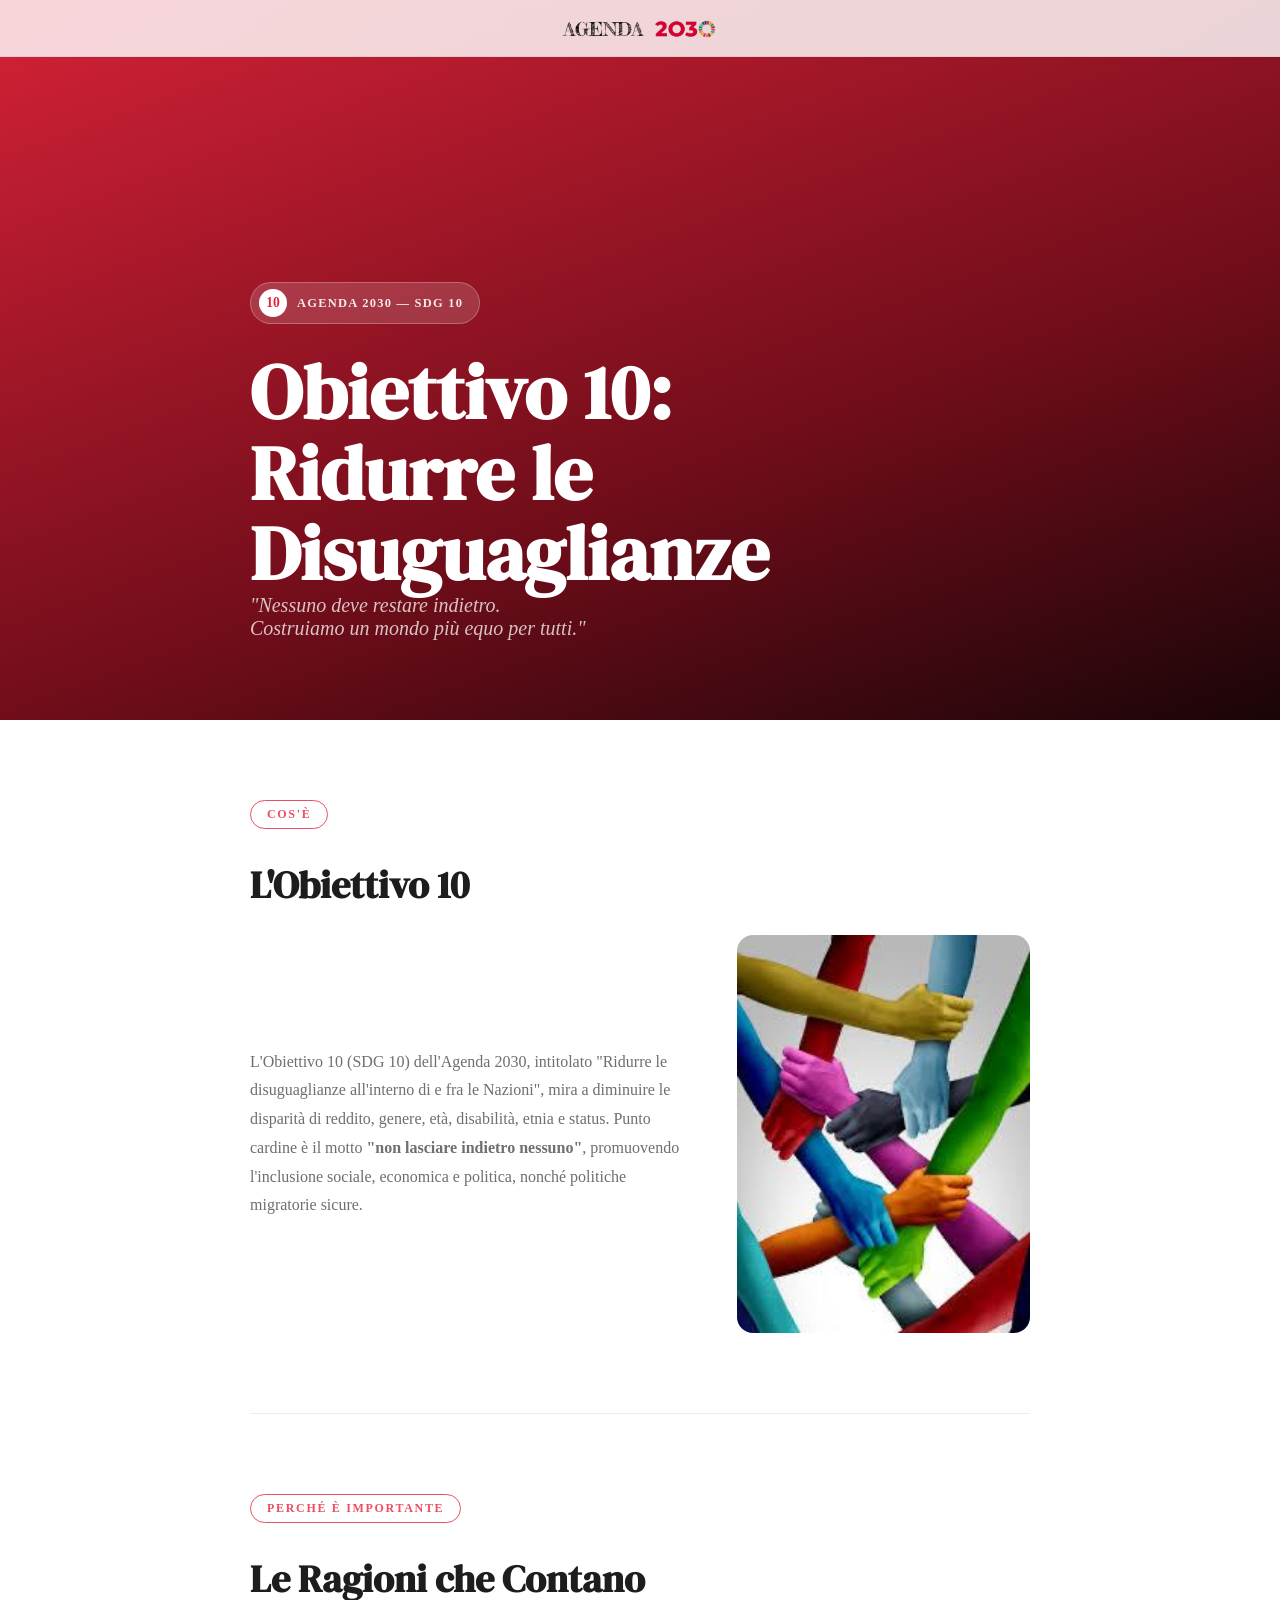
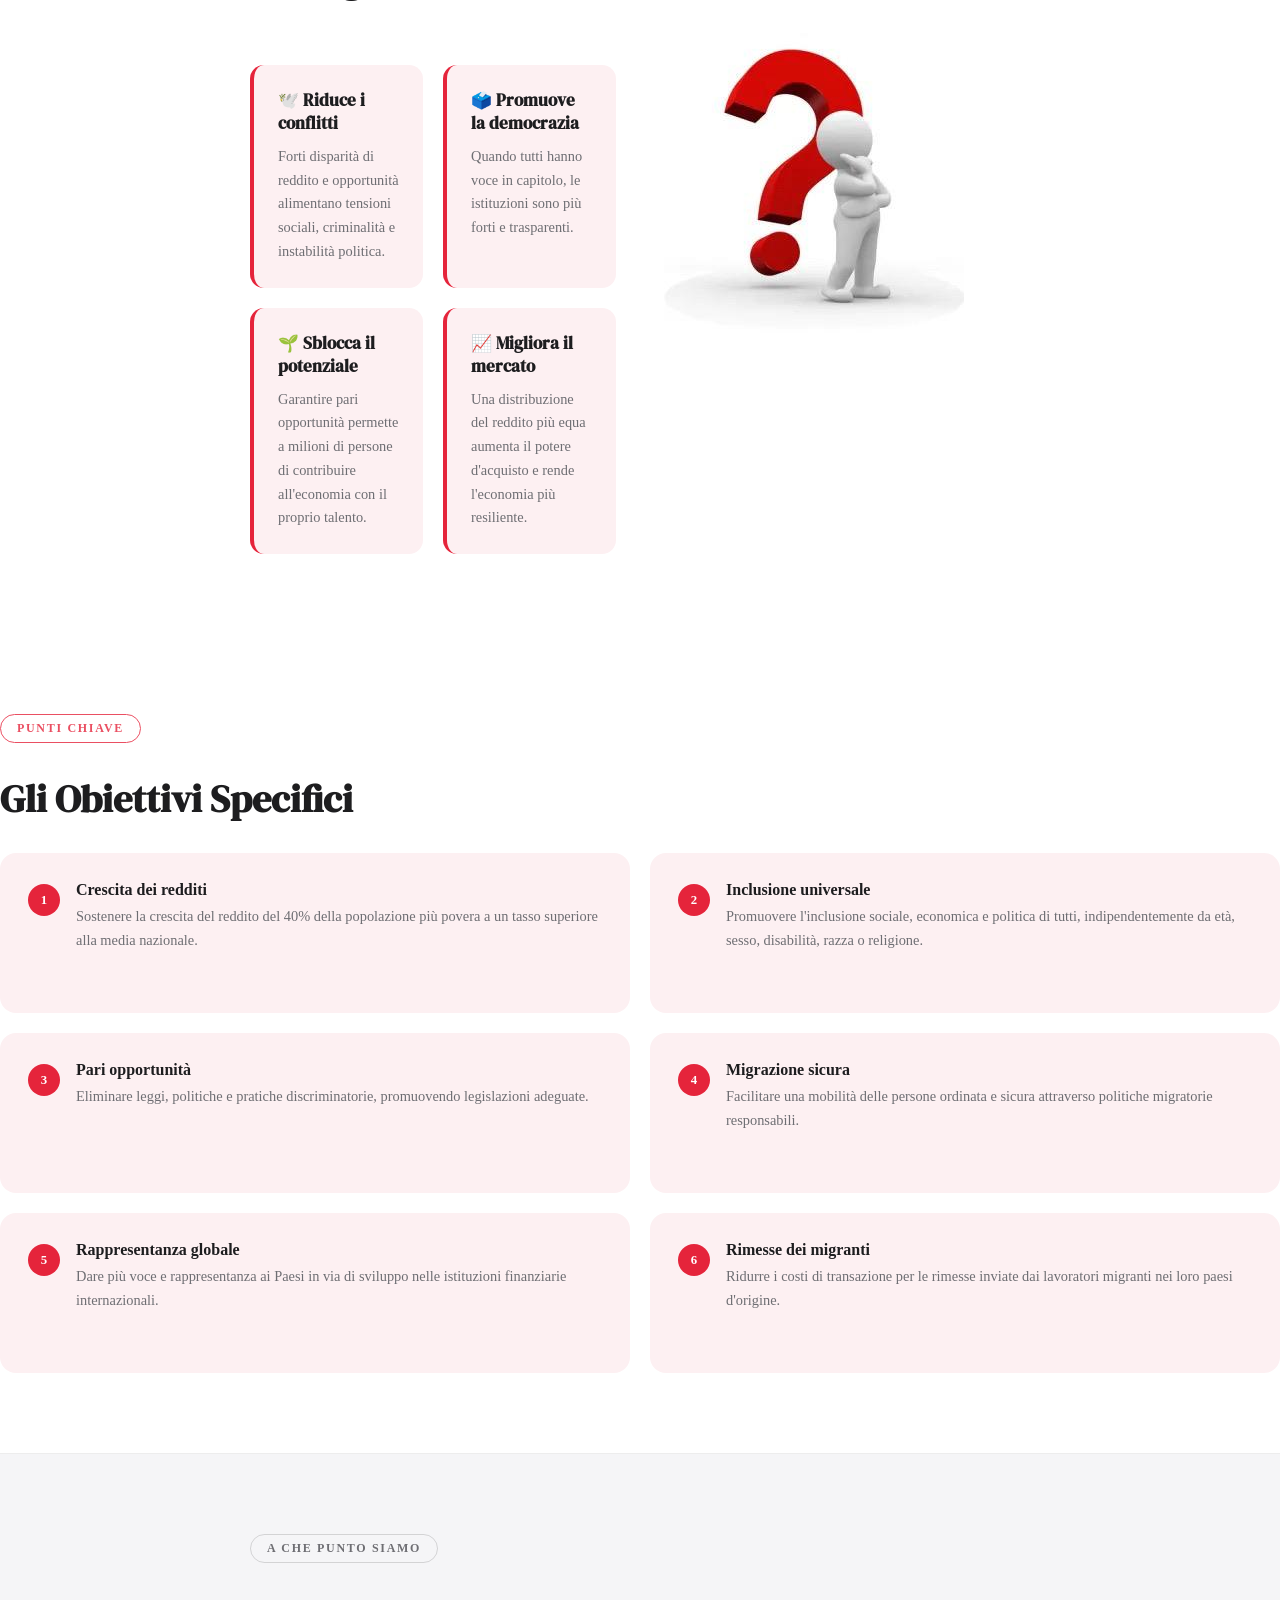
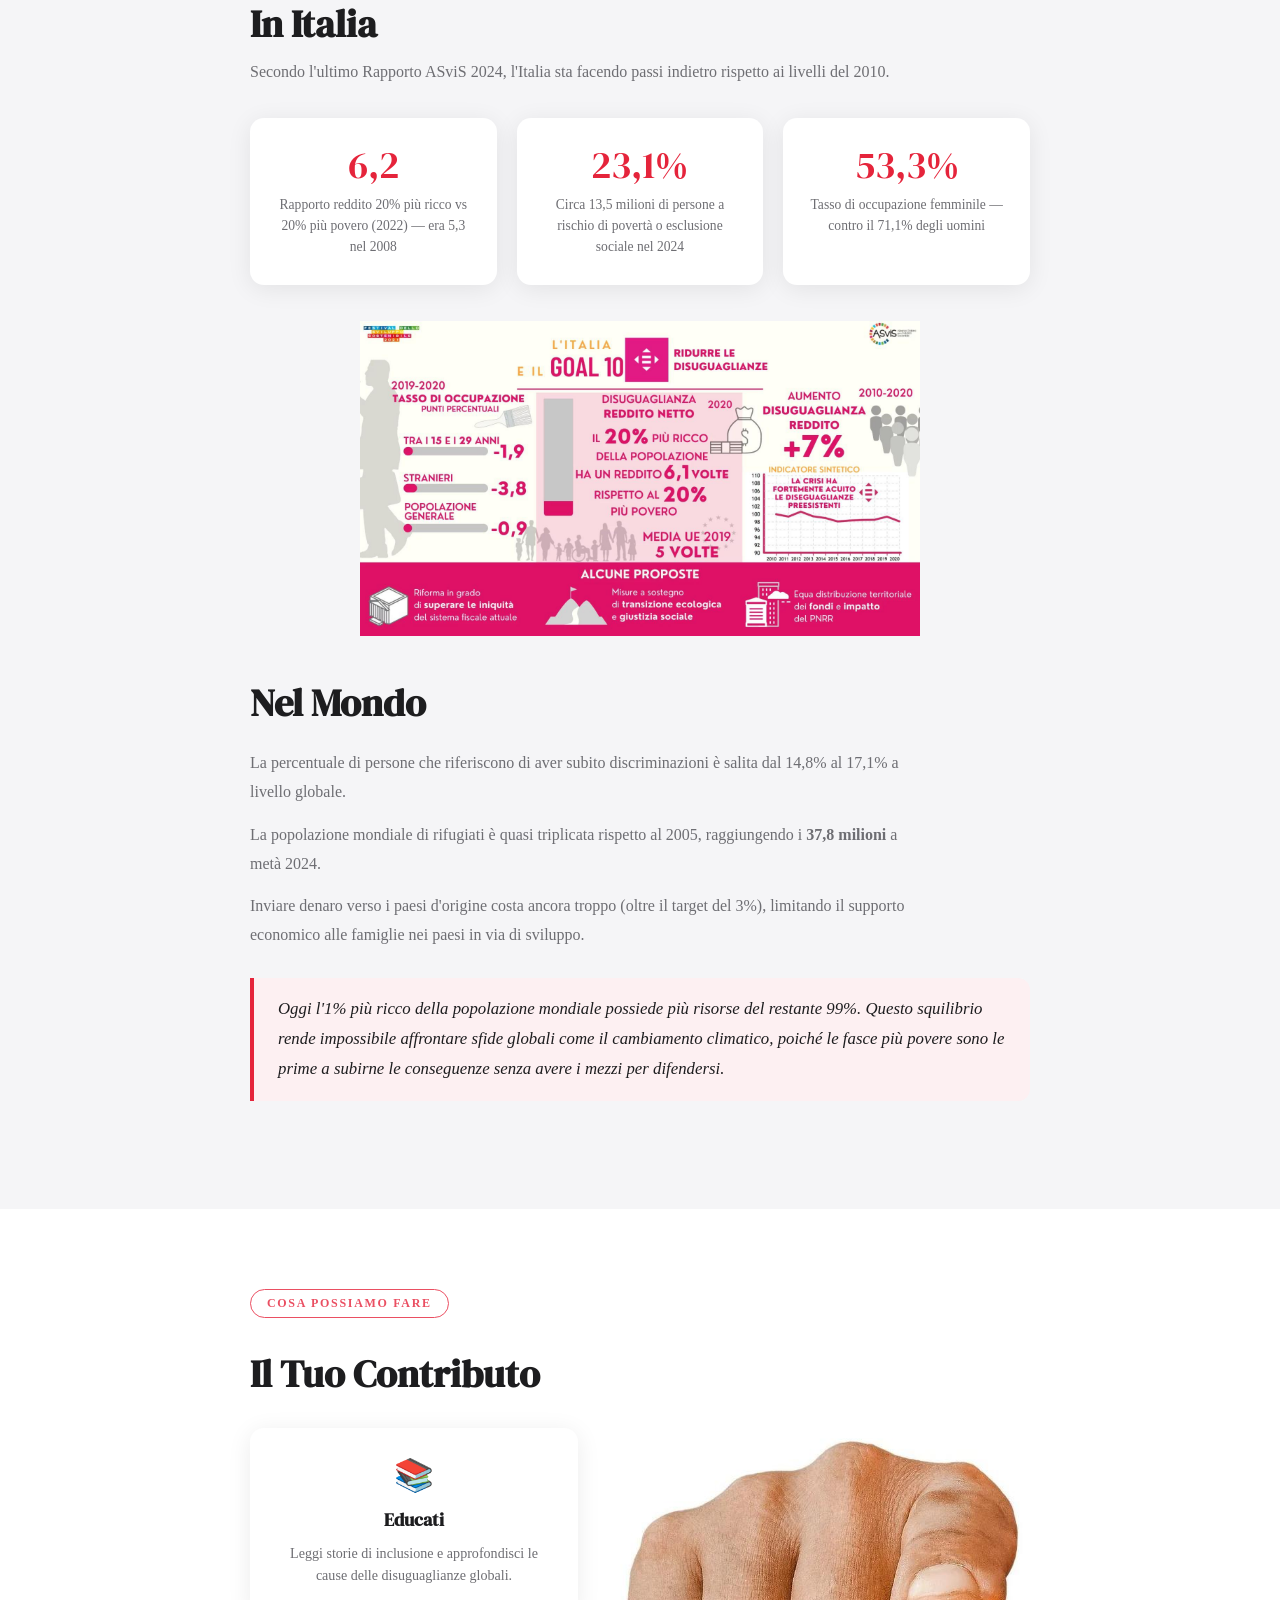
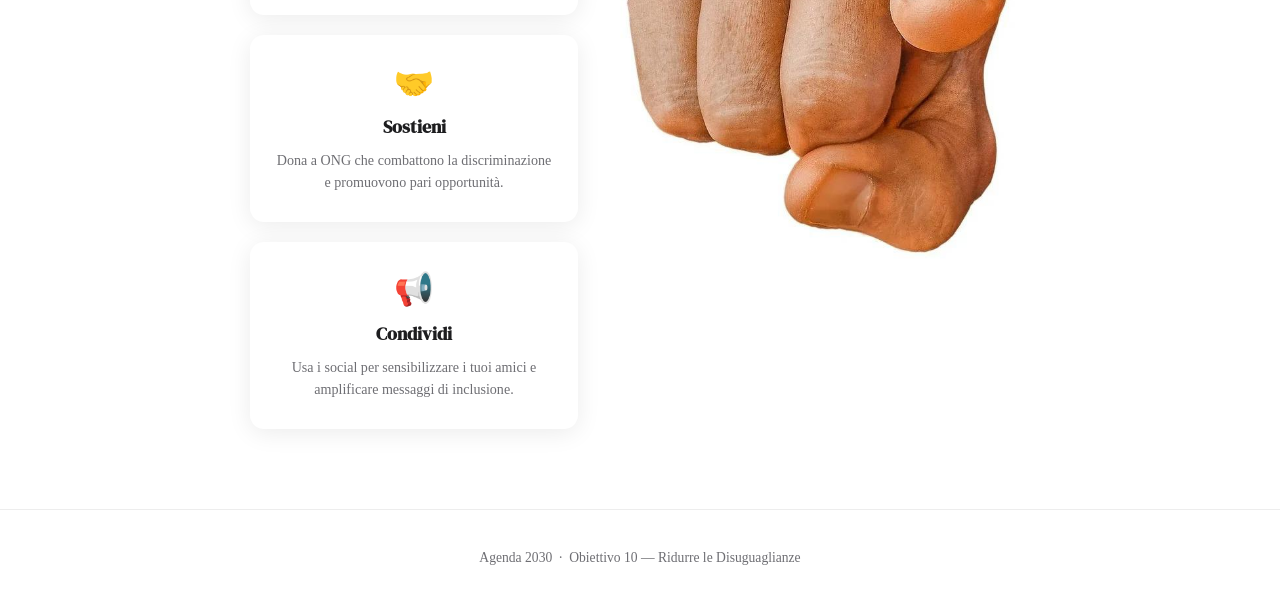
==== Goal10.html @ f5fa9d53 "Add files via upload" ====
<!DOCTYPE html>
<html lang="it">
<head>
  <meta charset="UTF-8" />
  <meta name="viewport" content="width=device-width, initial-scale=1.0"/>
  <title>Obiettivo 10 — Ridurre le Disuguaglianze</title>
  <link href="https://fonts.googleapis.com/css2?family=DM+Serif+Display&family=DM+Sans:wght@300;400;500;600&display=swap" rel="stylesheet"/>
  <link rel="stylesheet" href="style.css"/>
  <link rel="stylesheet" href="Goal10.css"/>
</head>
<body>

  <!-- NAV -->
  <nav>
    <a href="Index.html" class="nav-logo">
      <img src="logoAgenda2030-removebg-preview.png" alt="logo" class="nav-icon">

    </a>
  </nav>


  <!-- HERO -->
  <section class="goal-hero">
    <div class="goal-hero-bg"></div>
    <div class="goal-hero-content">
      <div class="goal-badge">
        <div class="goal-badge-num">10</div>
        <span>Agenda 2030 — SDG 10</span>
      </div>
      <h1>Obiettivo 10:<br>Ridurre le<br>Disuguaglianze</h1>
      <p class="subtitle">"Nessuno deve restare indietro.<br>Costruiamo un mondo più equo per tutti."</p>
    </div>
  </section>


  <!-- INTRO -->
  <div class="page-content">
    <section class="content-section">
  <span class="section-label">Cos'è</span>
  <h2>L'Obiettivo 10</h2>

  <div class="intro-grid">
    <p class="intro-par">
      L'Obiettivo 10 (SDG 10) dell'Agenda 2030, intitolato "Ridurre le disuguaglianze all'interno di
      e fra le Nazioni", mira a diminuire le disparità di reddito, genere, età, disabilità, etnia e
      status. Punto cardine è il motto <strong>"non lasciare indietro nessuno"</strong>, promuovendo
      l'inclusione sociale, economica e politica, nonché politiche migratorie sicure.
    </p>
    <img src="image1goal10.jpeg" alt="Obiettivo 10" class="goal-image">
  </div>
</section>


    <!-- PERCHÉ È IMPORTANTE -->
    <section class="content-section">
      <span class="section-label">Perché è importante</span>
      <h2>Le Ragioni che Contano</h2>

      <div class="two-col">
        <div>
          <div class="why-grid">
            <div class="why-card">
              <h3>🕊️ Riduce i conflitti</h3>
              <p>Forti disparità di reddito e opportunità alimentano tensioni sociali, criminalità e instabilità politica.</p>
            </div>
            <div class="why-card">
              <h3>🗳️ Promuove la democrazia</h3>
              <p>Quando tutti hanno voce in capitolo, le istituzioni sono più forti e trasparenti.</p>
            </div>
            <div class="why-card">
              <h3>🌱 Sblocca il potenziale</h3>
              <p>Garantire pari opportunità permette a milioni di persone di contribuire all'economia con il proprio talento.</p>
            </div>
            <div class="why-card">
              <h3>📈 Migliora il mercato</h3>
              <p>Una distribuzione del reddito più equa aumenta il potere d'acquisto e rende l'economia più resiliente.</p>
            </div>
          </div>
        </div>

        <!-- -->
    
          <img src="image2goal10.jpeg" alt="">
        </div>
      </div>
    </section>


    <!-- PUNTI CHIAVE -->
<section class="content-section">
  <span class="section-label">Punti chiave</span>
  <h2>Gli Obiettivi Specifici</h2>
  <div class="key-grid">

    <div class="key-card">
      <div class="key-num">1</div>
      <div>
        <strong>Crescita dei redditi</strong>
        <span>Sostenere la crescita del reddito del 40% della popolazione più povera a un tasso superiore alla media nazionale.</span>
      </div>
    </div>

    <div class="key-card">
      <div class="key-num">2</div>
      <div>
        <strong>Inclusione universale</strong>
        <span>Promuovere l'inclusione sociale, economica e politica di tutti, indipendentemente da età, sesso, disabilità, razza o religione.</span>
      </div>
    </div>

    <div class="key-card">
      <div class="key-num">3</div>
      <div>
        <strong>Pari opportunità</strong>
        <span>Eliminare leggi, politiche e pratiche discriminatorie, promuovendo legislazioni adeguate.</span>
      </div>
    </div>

    <div class="key-card">
      <div class="key-num">4</div>
      <div>
        <strong>Migrazione sicura</strong>
        <span>Facilitare una mobilità delle persone ordinata e sicura attraverso politiche migratorie responsabili.</span>
      </div>
    </div>

    <div class="key-card">
      <div class="key-num">5</div>
      <div>
        <strong>Rappresentanza globale</strong>
        <span>Dare più voce e rappresentanza ai Paesi in via di sviluppo nelle istituzioni finanziarie internazionali.</span>
      </div>
    </div>

    <div class="key-card">
      <div class="key-num">6</div>
      <div>
        <strong>Rimesse dei migranti</strong>
        <span>Ridurre i costi di transazione per le rimesse inviate dai lavoratori migranti nei loro paesi d'origine.</span>
      </div>
    </div>

  </div>
</section>


  <!-- A CHE PUNTO SIAMO — stats su sfondo grigio -->
  <section class="stats-section">
    <div class="stats-inner">
      <span class="section-label">A che punto siamo</span>
      <h2 class="stats-heading">In Italia</h2>
      <p class="stats-description">
        Secondo l'ultimo Rapporto ASviS 2024, l'Italia sta facendo passi indietro rispetto ai livelli del 2010.
      </p>

      <div class="stats-grid">
        <div class="stat-card">
          <div class="stat-num">6,2</div>
          <div class="stat-label">Rapporto reddito 20% più ricco vs 20% più povero (2022) — era 5,3 nel 2008</div>
        </div>
        <div class="stat-card">
          <div class="stat-num">23,1%</div>
          <div class="stat-label">Circa 13,5 milioni di persone a rischio di povertà o esclusione sociale nel 2024</div>
        </div>
        <div class="stat-card">
          <div class="stat-num">53,3%</div>
          <div class="stat-label">Tasso di occupazione femminile — contro il 71,1% degli uomini</div>
        </div>
      </div>

      <!---->
        <img src="image3goal10.jpeg" alt="Situazione delle disuguaglianze in Italia" class="goal-inline-image">

      <div class="world-text">
        <h2>Nel Mondo</h2>
        <p>La percentuale di persone che riferiscono di aver subito discriminazioni è salita dal 14,8% al 17,1% a livello globale.</p>
        <p>La popolazione mondiale di rifugiati è quasi triplicata rispetto al 2005, raggiungendo i <strong>37,8 milioni</strong> a metà 2024.</p>
        <p>Inviare denaro verso i paesi d'origine costa ancora troppo (oltre il target del 3%), limitando il supporto economico alle famiglie nei paesi in via di sviluppo.</p>

        <div class="highlight-quote">
          <p>Oggi l'1% più ricco della popolazione mondiale possiede più risorse del restante 99%. Questo squilibrio rende impossibile affrontare sfide globali come il cambiamento climatico, poiché le fasce più povere sono le prime a subirne le conseguenze senza avere i mezzi per difendersi.</p>
        </div>
      </div>
    </div>
  </section>


  <!-- COSA POSSIAMO FARE -->
  <div class="page-content">
    <section class="content-section">
      <span class="section-label">Cosa possiamo fare</span>
      <h2>Il Tuo Contributo</h2>

      <div class="action-layout">
        <div class="action-grid">
        <div class="action-card">
          <span class="action-icon">📚</span>
          <h3>Educati</h3>
          <p>Leggi storie di inclusione e approfondisci le cause delle disuguaglianze globali.</p>
        </div>
        <div class="action-card">
          <span class="action-icon">🤝</span>
          <h3>Sostieni</h3>
          <p>Dona a ONG che combattono la discriminazione e promuovono pari opportunità.</p>
        </div>
        <div class="action-card">
          <span class="action-icon">📢</span>
          <h3>Condividi</h3>
          <p>Usa i social per sensibilizzare i tuoi amici e amplificare messaggi di inclusione.</p>
        </div>
      </div>

      <!---->
        <img src="image4goal10.jpeg" alt="Azioni per ridurre le disuguaglianze" class="action-image">
      </div>
    </section>
  </div>


  <!-- FOOTER -->
  <footer class="goal-footer">
    <p>Agenda 2030 &nbsp;·&nbsp; Obiettivo 10 — Ridurre le Disuguaglianze</p>
  </footer>

</body>
</html>
---- style.css ----
/* ═══════════════════════════════════════════
   AGENDA 2030 — Main Stylesheet
   Used by: Index.html, Goal10.html, Goal14.html
════════════════════════════════════════════ */

/* ─────────────────────────────────────────
   VARIABLES & RESET
───────────────────────────────────────── */
:root {
  --white: #ffffff;
  --off-white: #f5f5f7;
  --text-primary: #1d1d1f;
  --text-secondary: #6e6e73;
  --goal10-color: #e5243b;
  --goal14-color: #0a97d9;
  --radius-card: 18px;
  --shadow-card: 0 4px 24px rgba(0,0,0,0.08);
  --transition: 0.35s cubic-bezier(0.34, 1.56, 0.64, 1);
}

*, *::before, *::after {
  box-sizing: border-box;
  margin: 0;
  padding: 0;
}

body {
  font-family: "Times New Roman", Times, serif;
  background: var(--white);
  color: var(--text-primary);
  overflow-x: hidden;
}

/* ─────────────────────────────────────────
   NAV
───────────────────────────────────────── */
nav {
  position: fixed;
  top: 0; left: 0; right: 0;
  z-index: 100;
  display: flex;
  align-items: center;
  justify-content: center;
  padding: 14px 40px;
  background: rgba(255,255,255,0.82);
  backdrop-filter: blur(20px);
  -webkit-backdrop-filter: blur(20px);
  border-bottom: 1px solid rgba(0,0,0,0.06);
}

.nav-logo {
  display: flex;
  align-items: center;
  gap: 8px;
  font-family: "Times New Roman", Times, serif;
  font-size: 1.1rem;
  letter-spacing: 0.1em;
  color: var(--text-primary);
  text-transform: uppercase;
  text-decoration: none;
}

.nav-logo span { color: var(--goal10-color); }

/* ── SWAP: change src in HTML to your logo icon image ── */
.nav-icon {
  height: 28px;
  width: auto;
}

/* ─────────────────────────────────────────
   HERO
───────────────────────────────────────── */
.hero {
  padding-top: 56px;
  height: 110vh;
  display: flex;
  align-items: center;
  justify-content: center;
  overflow: hidden;
  background: var(--white);
}

.hero-img {
  width: 100%;
  height: 100%;
  object-fit: cover;
  object-position: center;
  animation: fadeUp 0.9s ease both;
}

.hero-headline {
  text-align: center;
  animation: fadeUp 0.9s 0.15s ease both;
}

.hero-headline h1 {
  font-family: "Times New Roman", Times, serif;
  font-size: clamp(2.8rem, 7vw, 5.5rem);
  line-height: 1.05;
  letter-spacing: -0.02em;
  color: var(--text-primary);
}

.hero-headline h1 .accent { color: var(--goal10-color); }

.hero-sub {
  margin-top: 14px;
  font-size: 1.05rem;
  color: var(--text-secondary);
  font-weight: 300;
}

/* ─────────────────────────────────────────
   SECTION LABEL (reusable pill tag)
───────────────────────────────────────── */
.section-label {
  display: inline-block;
  font-size: 0.75rem;
  font-weight: 600;
  letter-spacing: 0.14em;
  text-transform: uppercase;
  color: var(--text-secondary);
  padding: 6px 16px;
  border: 1px solid rgba(0,0,0,0.14);
  border-radius: 99px;
  margin-bottom: 20px;
}

/* ─────────────────────────────────────────
   WHAT IS AGENDA 2030
───────────────────────────────────────── */
.what-section {
  background: var(--off-white);
  padding: 100px 24px;
}

.what-inner {
  max-width: 1000px;
  margin: 0 auto;
  display: grid;
  grid-template-columns: 1fr 1fr;
  gap: 72px;
  align-items: center;
}

.what-text h2 {
  font-family: "Times New Roman", Times, serif;
  font-size: clamp(1.8rem, 3.5vw, 2.6rem);
  line-height: 1.15;
  margin-bottom: 20px;
}

.what-text p {
  font-size: 1rem;
  line-height: 1.8;
  color: var(--text-secondary);
  font-weight: 300;
}

.goals-img {
  width: 150%;

  border-radius: 14px;
  box-shadow: var(--shadow-card);
  display: block;
}
/* ─────────────────────────────────────────
   OUR FOCUS
───────────────────────────────────────── */
.focus-section {
  padding: 100px 24px 120px;
  max-width: 960px;
  margin: 0 auto;
  text-align: center;
}

.focus-section h2 {
  font-family: "Times New Roman", Times, serif;
  font-size: clamp(1.8rem, 4vw, 2.8rem);
  line-height: 1.2;
  margin-bottom: 12px;
}

.focus-section .sub {
  color: var(--text-secondary);
  font-size: 1rem;
  font-weight: 300;
  margin-bottom: 56px;
}

.focus-grid {
  display: grid;
  grid-template-columns: 1fr 1fr;
  gap: 24px;
}

/* Goal cards */
.goal-card {
  position: relative;
  border-radius: var(--radius-card);
  overflow: hidden;
  cursor: pointer;
  transition: transform var(--transition), box-shadow var(--transition);
  box-shadow: var(--shadow-card);
}

.goal-card:hover {
  transform: scale(1.04) translateY(-6px);
  box-shadow: 0 24px 60px rgba(0,0,0,0.16);
}

.goal-card:active {
  transform: scale(0.97);
  transition: transform 0.1s ease;
}

.card-img {
  width: 100%;
  height: 100%;
  object-fit: cover;
  display: block;
}

.card-overlay {
  position: absolute;
  inset: 0;
  background: rgba(0, 0, 0, 0.35);
  padding: 28px;
  display: flex;
  flex-direction: column;
  justify-content: space-between;
  color: white;
}

.card-10 { background: var(--goal10-color); }
.card-14 { background: var(--goal14-color); }

.goal-number {
  font-family: "Times New Roman", Times, serif;
  font-size: 3.8rem;
  line-height: 1;
}

.goal-icon {
  font-size: 2.4rem;
  margin-top: 6px;
}

.goal-name {
  font-size: 0.95rem;
  font-weight: 600;
  letter-spacing: 0.06em;
  text-transform: uppercase;
  opacity: 0.88;
  margin-top: 12px;
}

/* Plus button */
.plus-btn {
  position: absolute;
  bottom: 16px;
  right: 16px;
  width: 40px;
  height: 40px;
  background: rgba(0,0,0,0.25);
  border: none;
  border-radius: 50%;
  color: white;
  font-size: 1.5rem;
  line-height: 1;
  cursor: pointer;
  display: flex;
  align-items: center;
  justify-content: center;
  transition: background 0.2s, transform 0.2s;
}

.plus-btn:hover {
  background: rgba(0,0,0,0.48);
  transform: scale(1.12);
}

/* ─────────────────────────────────────────
   MODAL
───────────────────────────────────────── */
.overlay {
  display: none;
  position: fixed;
  inset: 0;
  z-index: 200;
  background: rgba(0,0,0,0.36);
  backdrop-filter: blur(10px);
  -webkit-backdrop-filter: blur(10px);
  align-items: center;
  justify-content: center;
}

.overlay.active {
  display: flex;
  animation: overlayIn 0.22s ease both;
}

.modal {
  background: rgba(255,255,255,0.98);
  border-radius: 20px;
  box-shadow: 0 40px 100px rgba(0,0,0,0.24), 0 0 0 1px rgba(0,0,0,0.05);
  width: 540px;
  min-width: 300px;
  min-height: 260px;
  max-width: 90vw;
  max-height: 85vh;
  display: flex;
  flex-direction: column;
  overflow: hidden;
  resize: both;
  position: relative;
  animation: modalIn 0.3s cubic-bezier(0.34, 1.36, 0.64, 1) both;
}

.modal-header {
  padding: 24px 24px 18px;
  border-bottom: 1px solid rgba(0,0,0,0.07);
  display: flex;
  align-items: flex-start;
  justify-content: space-between;
  gap: 16px;
  flex-shrink: 0;
}

.modal-meta { flex: 1; }

.modal-tag {
  font-size: 0.72rem;
  font-weight: 600;
  letter-spacing: 0.13em;
  text-transform: uppercase;
  margin-bottom: 6px;
}

.modal-title {
  font-family: "Times New Roman", Times, serif;
  font-size: 1.7rem;
  line-height: 1.2;
  color: var(--text-primary);
}

.modal-close {
  width: 32px;
  height: 32px;
  border-radius: 50%;
  background: #1d1d1f;
  border: none;
  color: white;
  font-size: 0.95rem;
  cursor: pointer;
  display: flex;
  align-items: center;
  justify-content: center;
  flex-shrink: 0;
  transition: background 0.2s;
}

.modal-close:hover { background: #555; }

.modal-body {
  padding: 24px;
  overflow-y: auto;
  flex: 1;
}

.modal-body p {
  font-size: 0.97rem;
  line-height: 1.78;
  color: var(--text-secondary);
  font-weight: 300;
  margin-bottom: 14px;
}

.modal-body p:last-child { margin-bottom: 0; }

.modal-link {
  display: inline-flex;
  align-items: center;
  gap: 6px;
  margin-top: 10px;
  font-size: 0.92rem;
  font-weight: 500;
  text-decoration: none;
  transition: gap 0.2s;
}

.modal-link:hover { gap: 10px; }

.resize-hint {
  position: absolute;
  bottom: 5px;
  right: 8px;
  font-size: 0.62rem;
  color: #ccc;
  pointer-events: none;
  letter-spacing: 0.04em;
  user-select: none;
}

/* ─────────────────────────────────────────
   FOOTER
───────────────────────────────────────── */
footer {
  text-align: center;
  padding: 40px 24px;
  border-top: 1px solid rgba(0,0,0,0.07);
  color: var(--text-secondary);
  font-size: 0.85rem;
  font-weight: 300;
}

/* ─────────────────────────────────────────
   ANIMATIONS
───────────────────────────────────────── */
@keyframes fadeUp {
  from { opacity: 0; transform: translateY(28px); }
  to   { opacity: 1; transform: translateY(0); }
}

@keyframes overlayIn {
  from { opacity: 0; }
  to   { opacity: 1; }
}

@keyframes modalIn {
  from { opacity: 0; transform: scale(0.88) translateY(16px); }
  to   { opacity: 1; transform: scale(1) translateY(0); }
}

/* ─────────────────────────────────────────
   RESPONSIVE
───────────────────────────────────────── */
@media (max-width: 680px) {
  .what-inner { grid-template-columns: 1fr; gap: 40px; }
  .focus-grid { grid-template-columns: 1fr; }
  .hero-img   { width: 240px; height: 240px; }
}
---- Goal10.css ----
﻿/* ── PAGE VARIABLES ── */
:root {
  --goal-color: #e5243b;
  --goal-light: #fdf0f2;
}

/* ── NAV BACK LINK ── */
.nav-back {
  display: flex;
  align-items: center;
  gap: 6px;
  font-size: 0.85rem;
  font-weight: 500;
  color: var(--text-secondary);
  text-decoration: none;
  transition: color 0.2s;
}
.nav-back:hover { color: var(--goal-color); }

/* ── HERO ── */
.goal-hero {
  padding-top: 80px;
  min-height: 80vh;
  display: flex;
  flex-direction: column;
  align-items: center;
  justify-content: flex-end;
  position: relative;
  overflow: hidden;
  background: #1a0508;
}

.goal-hero-bg {
  position: absolute;
  inset: 0;
  background: linear-gradient(160deg, #e5243b 0%, #7a0e1c 60%, #1a0508 100%);
  opacity: 0.92;
}

.goal-hero-content {
  position: relative;
  z-index: 2;
  max-width: 860px;
  width: 100%;
  padding: 0 40px 80px;
}

.goal-badge {
  display: inline-flex;
  align-items: center;
  gap: 10px;
  background: rgba(255,255,255,0.15);
  border: 1px solid rgba(255,255,255,0.25);
  border-radius: 99px;
  padding: 6px 16px 6px 8px;
  margin-bottom: 28px;
}

.goal-badge-num {
  width: 28px;
  height: 28px;
  background: white;
  color: var(--goal-color);
  border-radius: 50%;
  font-size: 0.85rem;
  font-weight: 700;
  display: flex;
  align-items: center;
  justify-content: center;
}

.goal-badge span {
  color: rgba(255,255,255,0.9);
  font-size: 0.78rem;
  font-weight: 600;
  letter-spacing: 0.1em;
  text-transform: uppercase;
}

.goal-hero-content h1 {
  font-family: 'DM Serif Display', serif;
  font-size: clamp(2.4rem, 6vw, 4.8rem);
  line-height: 1.05;
  color: white;
  margin-bottom: px;
}

.goal-hero-content .subtitle {
  font-size: clamp(1rem, 2vw, 1.25rem);
  color: rgba(255,255,255,0.75);
  font-weight: 300;
  font-style: italic;
  max-width: 600px;
}

/* ── PAGE WRAPPER ── */
.page-content {
  max-width: 860px;
  margin: 0 auto;
  padding: 0 40px;
}

.intro-grid {
  display: grid;
  grid-template-columns: 1.5fr 1fr;
  gap: 48px;
  align-items: center;
  margin-top: 28px;
}

.goal-image {
  width: 100%;
  border-radius: 16px;
  display: block;
}

.stats-inner h2 {
  font-family: 'DM Serif Display', serif;
  font-size: clamp(1.7rem, 3.5vw, 2.4rem);
  margin: 14px 0 8px;
}

.stats-description {
  font-size: 1rem;
  color: var(--text-secondary);
  font-weight: 300;
  line-height: 1.7;
  margin-bottom: 0;
}

.world-text h2 {
  font-family: 'DM Serif Display', serif;
  font-size: clamp(1.7rem, 3.5vw, 2.4rem);
  margin-bottom: 20px;
}


/* ── SECTIONS ── */
.content-section {
  padding: 80px 0;
  border-bottom: 1px solid rgba(0,0,0,0.07);
}

.content-section:last-child { border-bottom: none; }

.content-section .section-label {
  color: var(--goal-color);
  border-color: var(--goal-color);
  opacity: 0.8;
}

.content-section h2 {
  font-family: 'DM Serif Display', serif;
  font-size: clamp(1.7rem, 3.5vw, 2.4rem);
  line-height: 1.15;
  margin: 14px 0 24px;
  color: var(--text-primary);
}

.intro-par {
  font-size: 600px;
}

.content-section p {
  font-size: 1rem;
  line-height: 1.8;
  color: var(--text-secondary);
  font-weight: 300;
  max-width: 680px;
}

/* ── IMAGE PLACEHOLDER ── */
.img-placeholder {
  width: 100%;
  aspect-ratio: 16/7;
  background: var(--goal-light);
  border: 2px dashed rgba(229,36,59,0.25);
  border-radius: 16px;
  display: flex;
  flex-direction: column;
  align-items: center;
  justify-content: center;
  gap: 10px;
  margin: 36px 0;
  color: var(--goal-color);
  opacity: 0.7;
}

.img-placeholder .placeholder-icon { font-size: 2rem; }
.img-placeholder p {
  font-size: 0.85rem;
  font-weight: 500;
  color: var(--goal-color);
  letter-spacing: 0.06em;
  text-transform: uppercase;
  max-width: none;
}

/* ── TWO-COL LAYOUT ── */
.two-col {
  display: grid;
  grid-template-columns: 1fr 1fr;
  gap: 48px;
  align-items: start;
  margin-top: 32px;
}

/* ── WHY CARDS ── */
.why-grid {
  display: grid;
  grid-template-columns: 1fr 1fr;
  gap: 20px;
  margin-top: 32px;
}

.why-card {
  background: var(--goal-light);
  border-radius: 14px;
  padding: 24px;
  border-left: 4px solid var(--goal-color);
}

.why-card h3 {
  font-family: 'DM Serif Display', serif;
  font-size: 1.05rem;
  margin-bottom: 10px;
  color: var(--text-primary);
}

.why-card p {
  font-size: 0.9rem;
  line-height: 1.65;
  color: var(--text-secondary);
  font-weight: 300;
}

/* ── KEY POINTS ── */
.key-list {
  list-style: none;
  margin-top: 32px;
  display: flex;
  flex-direction: column;
  gap: 16px;
}

.key-list li {
  display: flex;
  gap: 16px;
  align-items: flex-start;
  padding: 16px 0;
  border-bottom: 1px solid rgba(0,0,0,0.06);
}

.key-num {
  width: 32px;
  height: 32px;
  min-width: 32px;
  background: var(--goal-color);
  color: white;
  border-radius: 50%;
  font-size: 0.8rem;
  font-weight: 700;
  display: flex;
  align-items: center;
  justify-content: center;
  flex-shrink: 0;
  margin-top: 3px;
}

.key-list li div strong {
  display: block;
  font-size: 0.95rem;
  font-weight: 600;
  color: var(--text-primary);
  margin-bottom: 4px;
}

.key-list li div span {
  font-size: 0.9rem;
  color: var(--text-secondary);
  font-weight: 300;
  line-height: 1.65;
}

/* ── STATS ── */
.stats-section {
  background: var(--off-white);
  padding: 80px 0;
}

.stats-inner {
  max-width: 860px;
  margin: 0 auto;
  padding: 0 40px;
}

.stats-grid {
  display: grid;
  grid-template-columns: repeat(3, 1fr);
  gap: 20px;
  margin-top: 32px;
}

.stat-card {
  background: white;
  border-radius: 14px;
  padding: 28px 24px;
  box-shadow: var(--shadow-card);
  text-align: center;
}

.stat-num {
  font-family: 'DM Serif Display', serif;
  font-size: 2.4rem;
  color: var(--goal-color);
  line-height: 1;
  margin-bottom: 10px;
}

.stat-label {
  font-size: 0.85rem;
  color: var(--text-secondary);
  font-weight: 300;
  line-height: 1.55;
}

.world-text {
  margin-top: 40px;
}

.world-text p {
  font-size: 1rem;
  line-height: 1.8;
  color: var(--text-secondary);
  font-weight: 300;
  margin-bottom: 14px;
  max-width: 680px;
}

.highlight-quote {
  border-left: 4px solid var(--goal-color);
  padding: 16px 24px;
  margin: 28px 0;
  background: var(--goal-light);
  border-radius: 0 12px 12px 0;
}

.highlight-quote p {
  font-size: 1.05rem;
  font-style: italic;
  color: var(--text-primary);
  font-weight: 400;
  margin: 0;
  max-width: none;
}

.goal-inline-image {
  width: 100%;
  max-width: 560px;
  height: auto;
  display: block;
  margin: 36px auto 0;
  border-radius: 0;
}

.key-grid {
  display: grid;
  grid-template-columns: 1fr 1fr;
  gap: 20px;
  margin-top: 32px;
}

.key-card {
  background: var(--goal-light);
  border-radius: 16px;
  padding: 28px;
  display: flex;
  gap: 16px;
  align-items: flex-start;
  min-height: 160px;
}

.key-card strong {
  display: block;
  font-size: 1rem;
  font-weight: 600;
  color: var(--text-primary);
  margin-bottom: 6px;
}

.key-card span {
  font-size: 0.9rem;
  color: var(--text-secondary);
  font-weight: 300;
  line-height: 1.65;
}

/* ── ACTION CARDS ── */
.action-layout {
  display: grid;
  grid-template-columns: minmax(0, 1fr) minmax(280px, 420px);
  gap: 32px;
  align-items: start;
  margin-top: 32px;
}

.action-grid {
  display: grid;
  grid-template-columns: 1fr;
  gap: 20px;
}

.action-card {
  background: white;
  border-radius: 14px;
  padding: 28px 24px;
  box-shadow: var(--shadow-card);
  text-align: center;
  transition: transform 0.3s ease, box-shadow 0.3s ease;
}

.action-card:hover {
  transform: translateY(-4px);
  box-shadow: 0 16px 40px rgba(0,0,0,0.12);
}

.action-icon {
  font-size: 2rem;
  margin-bottom: 14px;
  display: block;
}

.action-card h3 {
  font-family: 'DM Serif Display', serif;
  font-size: 1.1rem;
  margin-bottom: 10px;
  color: var(--text-primary);
}

.action-card p {
  font-size: 0.88rem;
  color: var(--text-secondary);
  font-weight: 300;
  line-height: 1.6;
  max-width: none;
}

.action-image {
  width: 100%;
  height: auto;
  max-height: 520px;
  object-fit: contain;
  border-radius: 0;
  display: block;
}

/* ── FOOTER ── */
.goal-footer {
  text-align: center;
  padding: 40px 24px;
  border-top: 1px solid rgba(0,0,0,0.07);
  color: var(--text-secondary);
  font-size: 0.85rem;
  font-weight: 300;
}

/* ── RESPONSIVE ── */
@media (max-width: 680px) {
  .page-content { padding: 0 20px; }
  .stats-inner  { padding: 0 20px; }
  .two-col      { grid-template-columns: 1fr; }
  .why-grid     { grid-template-columns: 1fr; }
  .key-grid     { grid-template-columns: 1fr; }
  .stats-grid   { grid-template-columns: 1fr 1fr; }
  .action-layout { grid-template-columns: 1fr; }
}
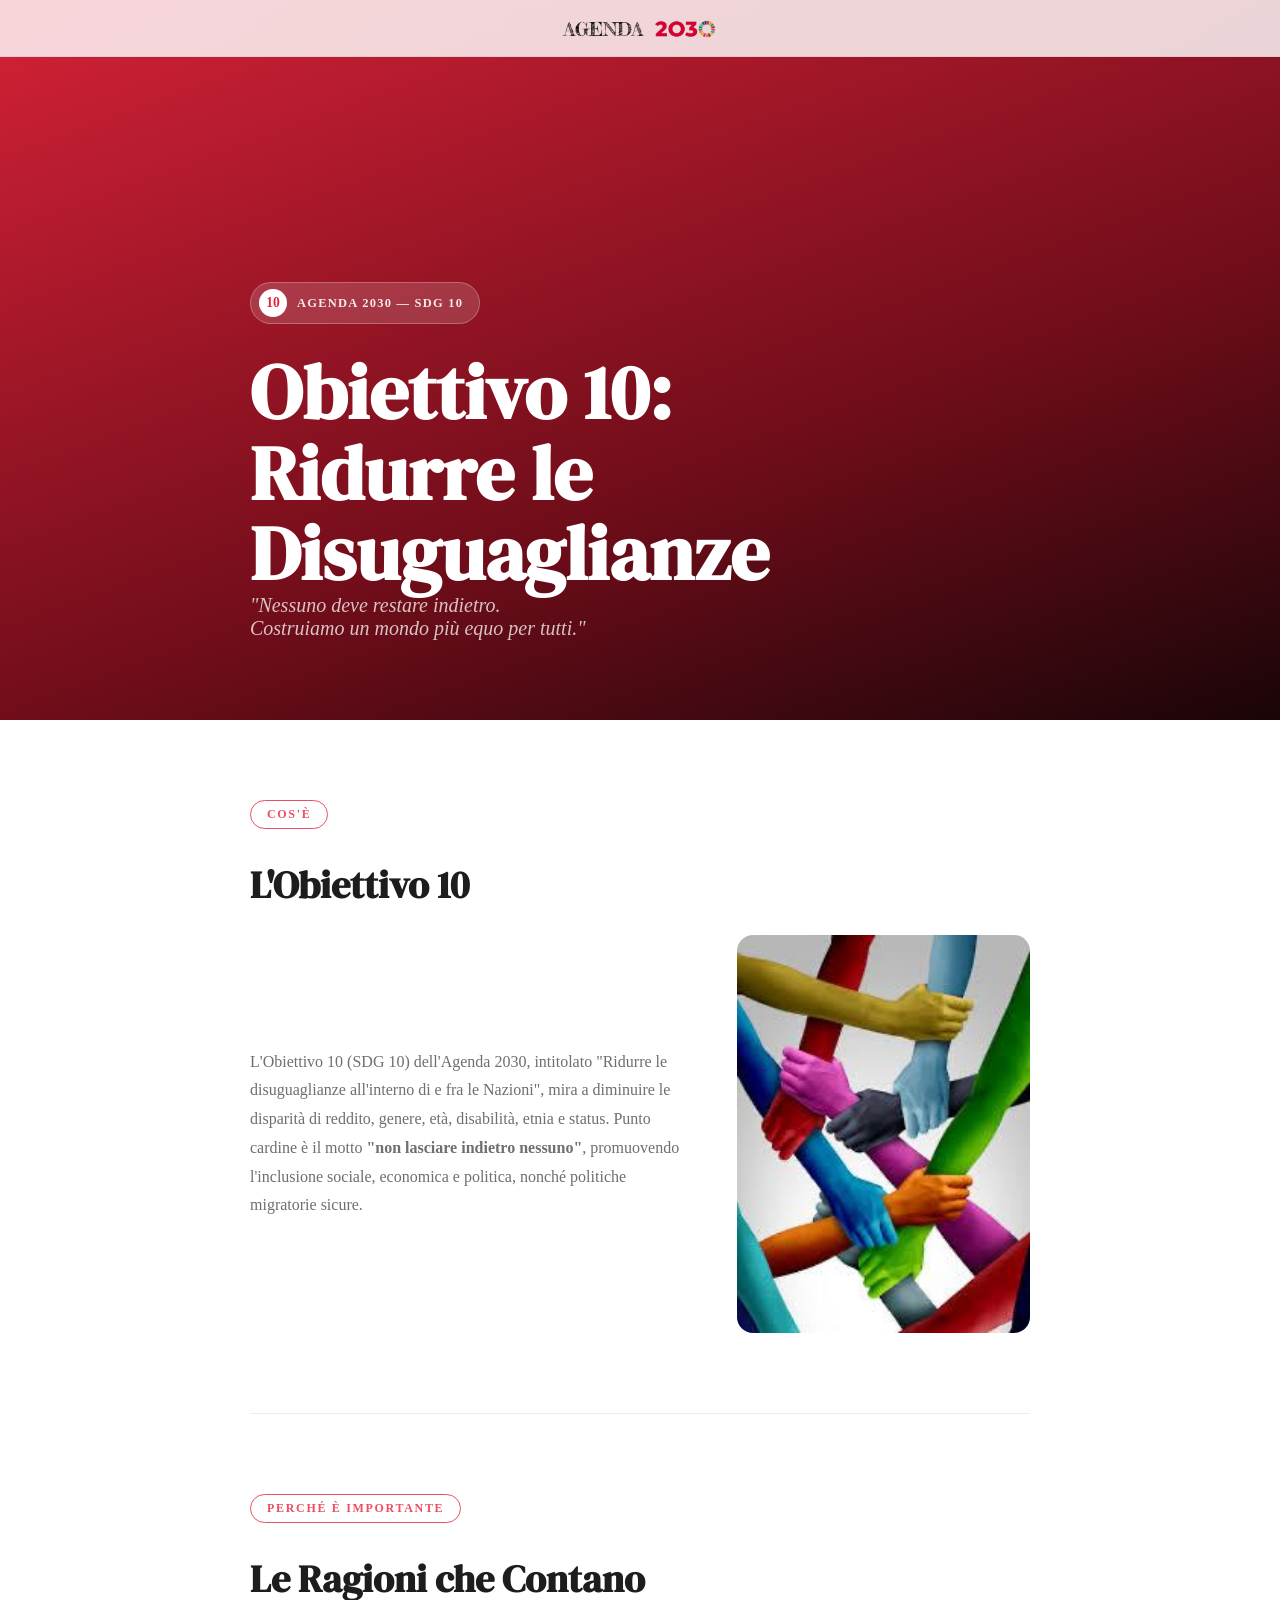
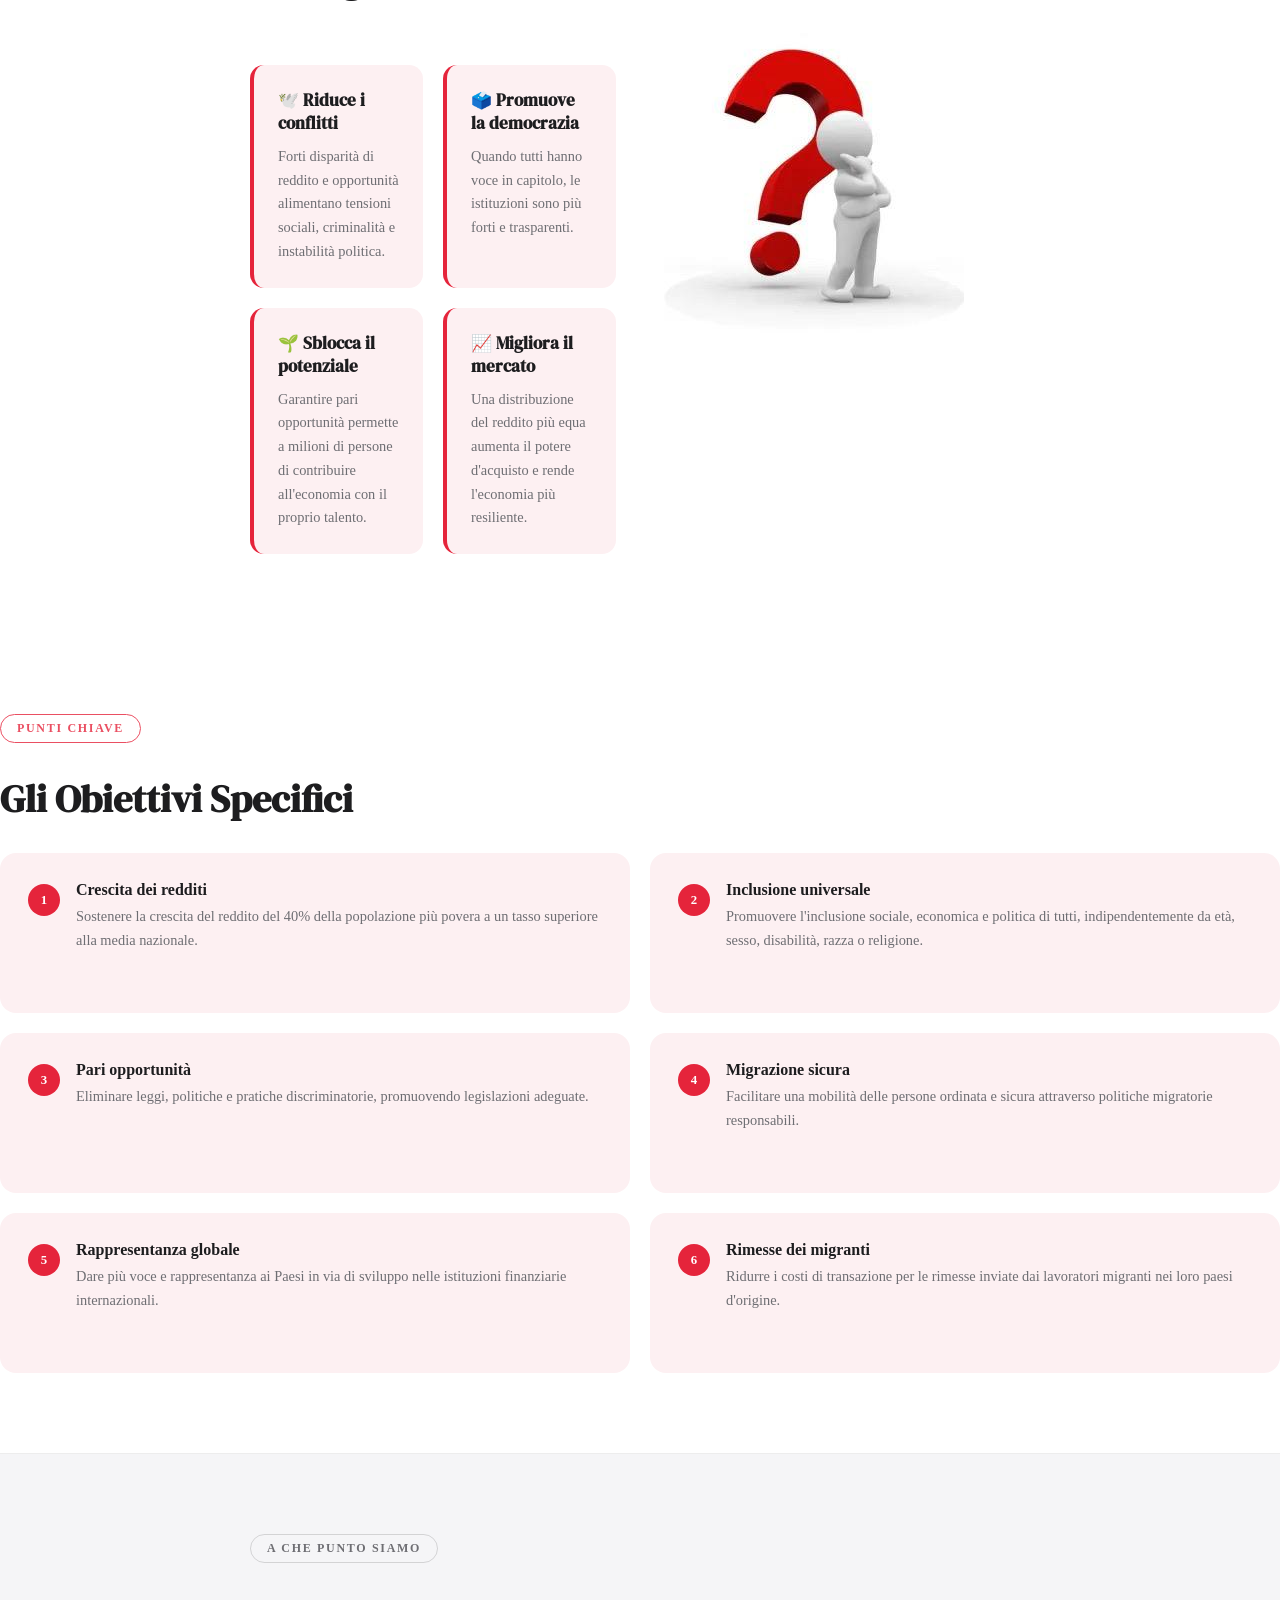
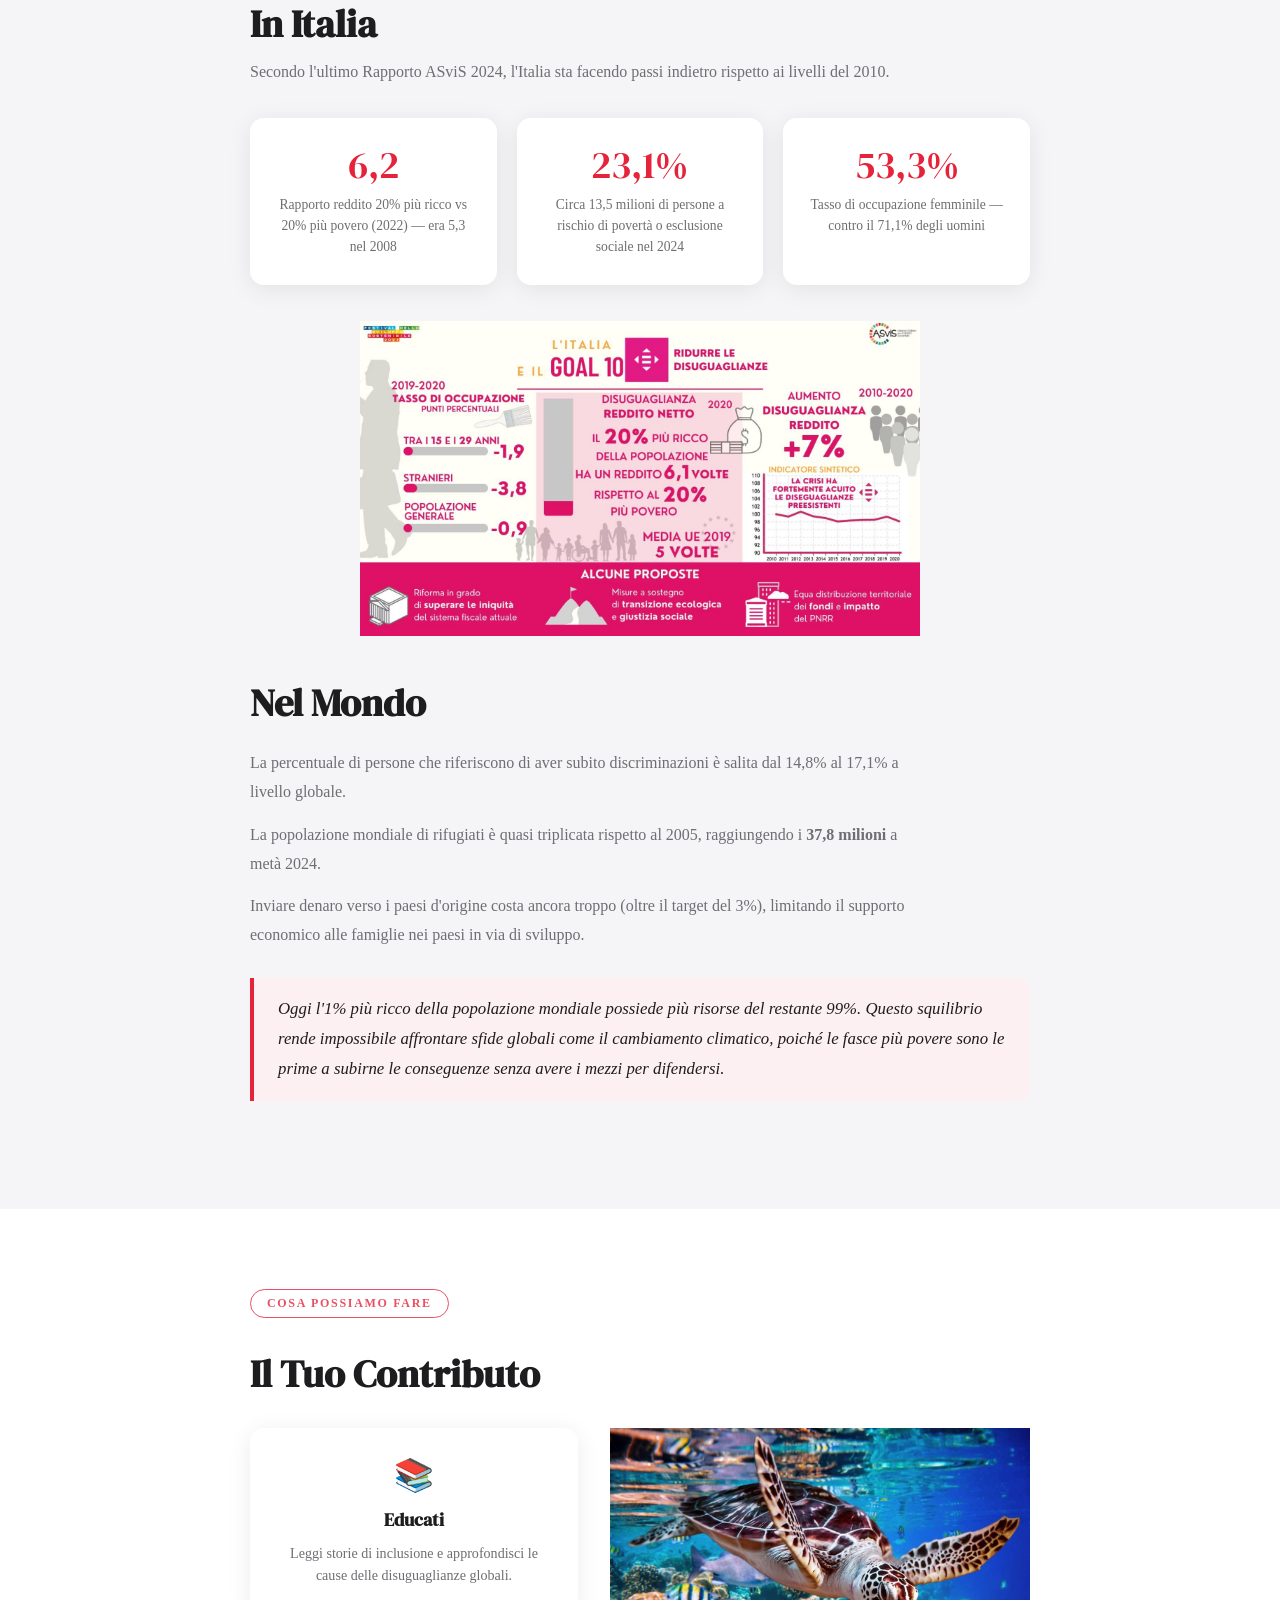
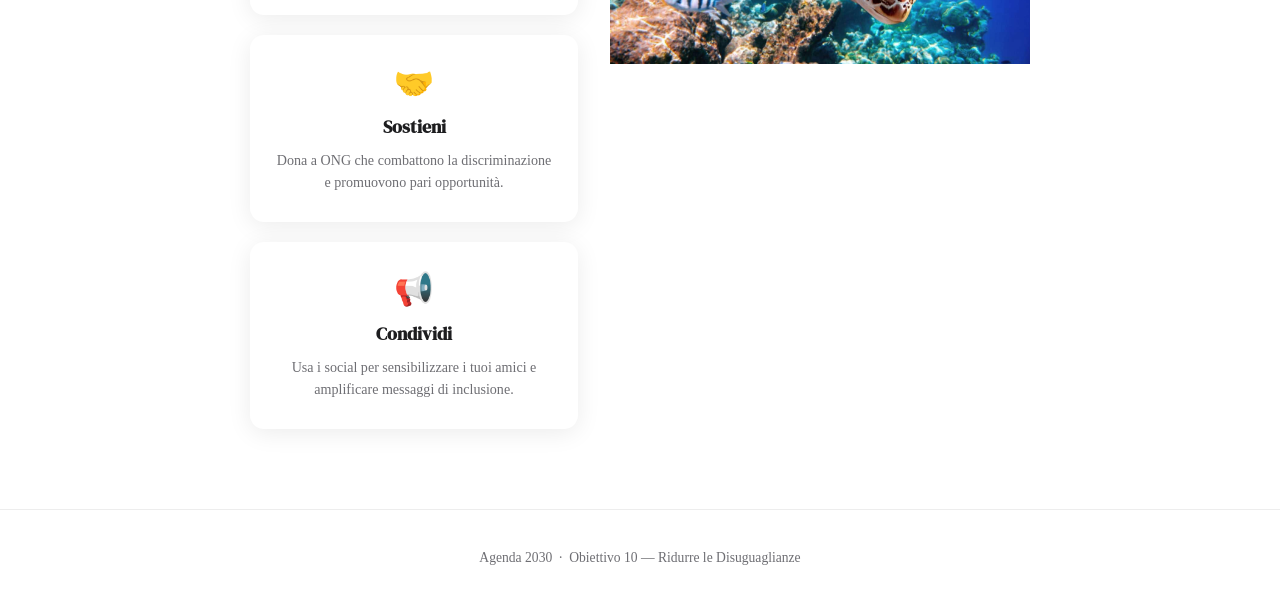
==== commit 20c039cb: "removed a picture" ====
--- a/Goal10.html
+++ b/Goal10.html
@@ -211,7 +211,7 @@
       </div>
 
       <!---->
-        <img src="image4goal10.jpeg" alt="Azioni per ridurre le disuguaglianze" class="action-image">
+        <img src="pic1goal14.jpeg" alt="Azioni per ridurre le disuguaglianze" class="action-image">
       </div>
     </section>
   </div>
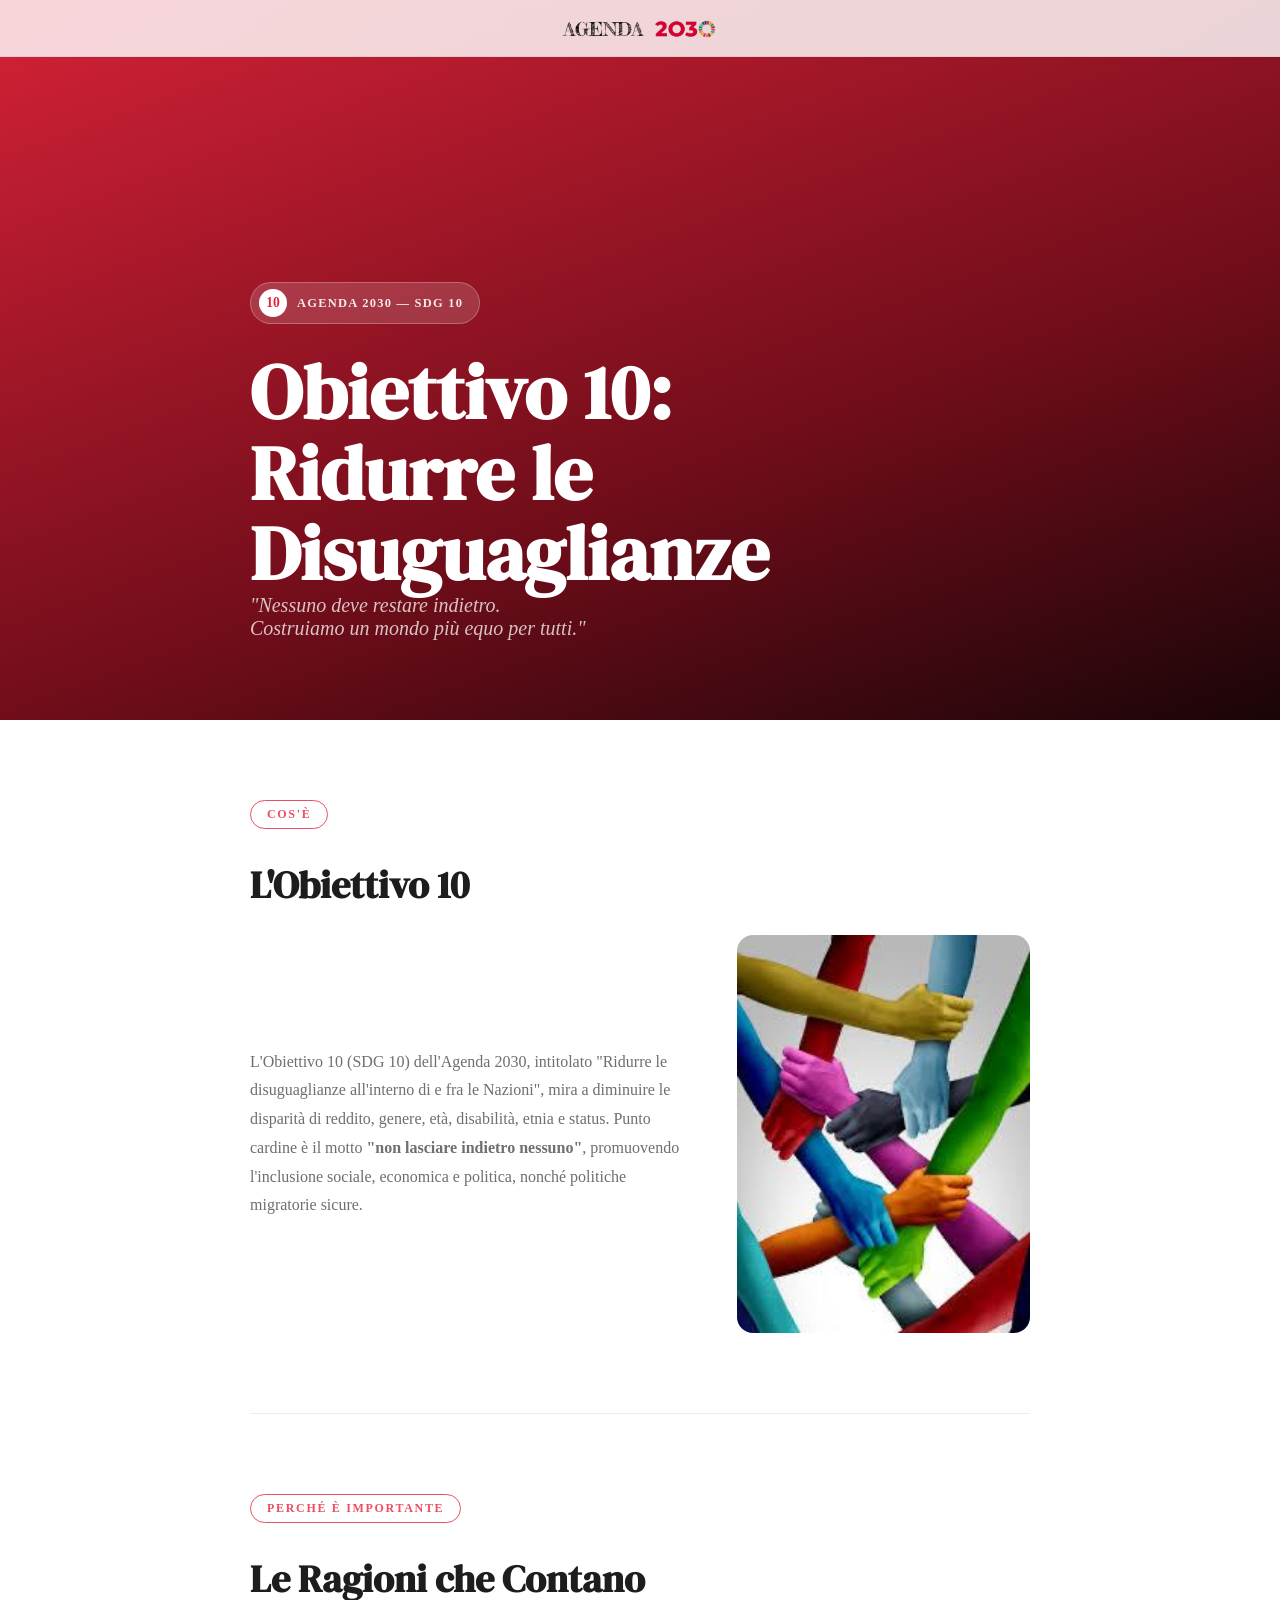
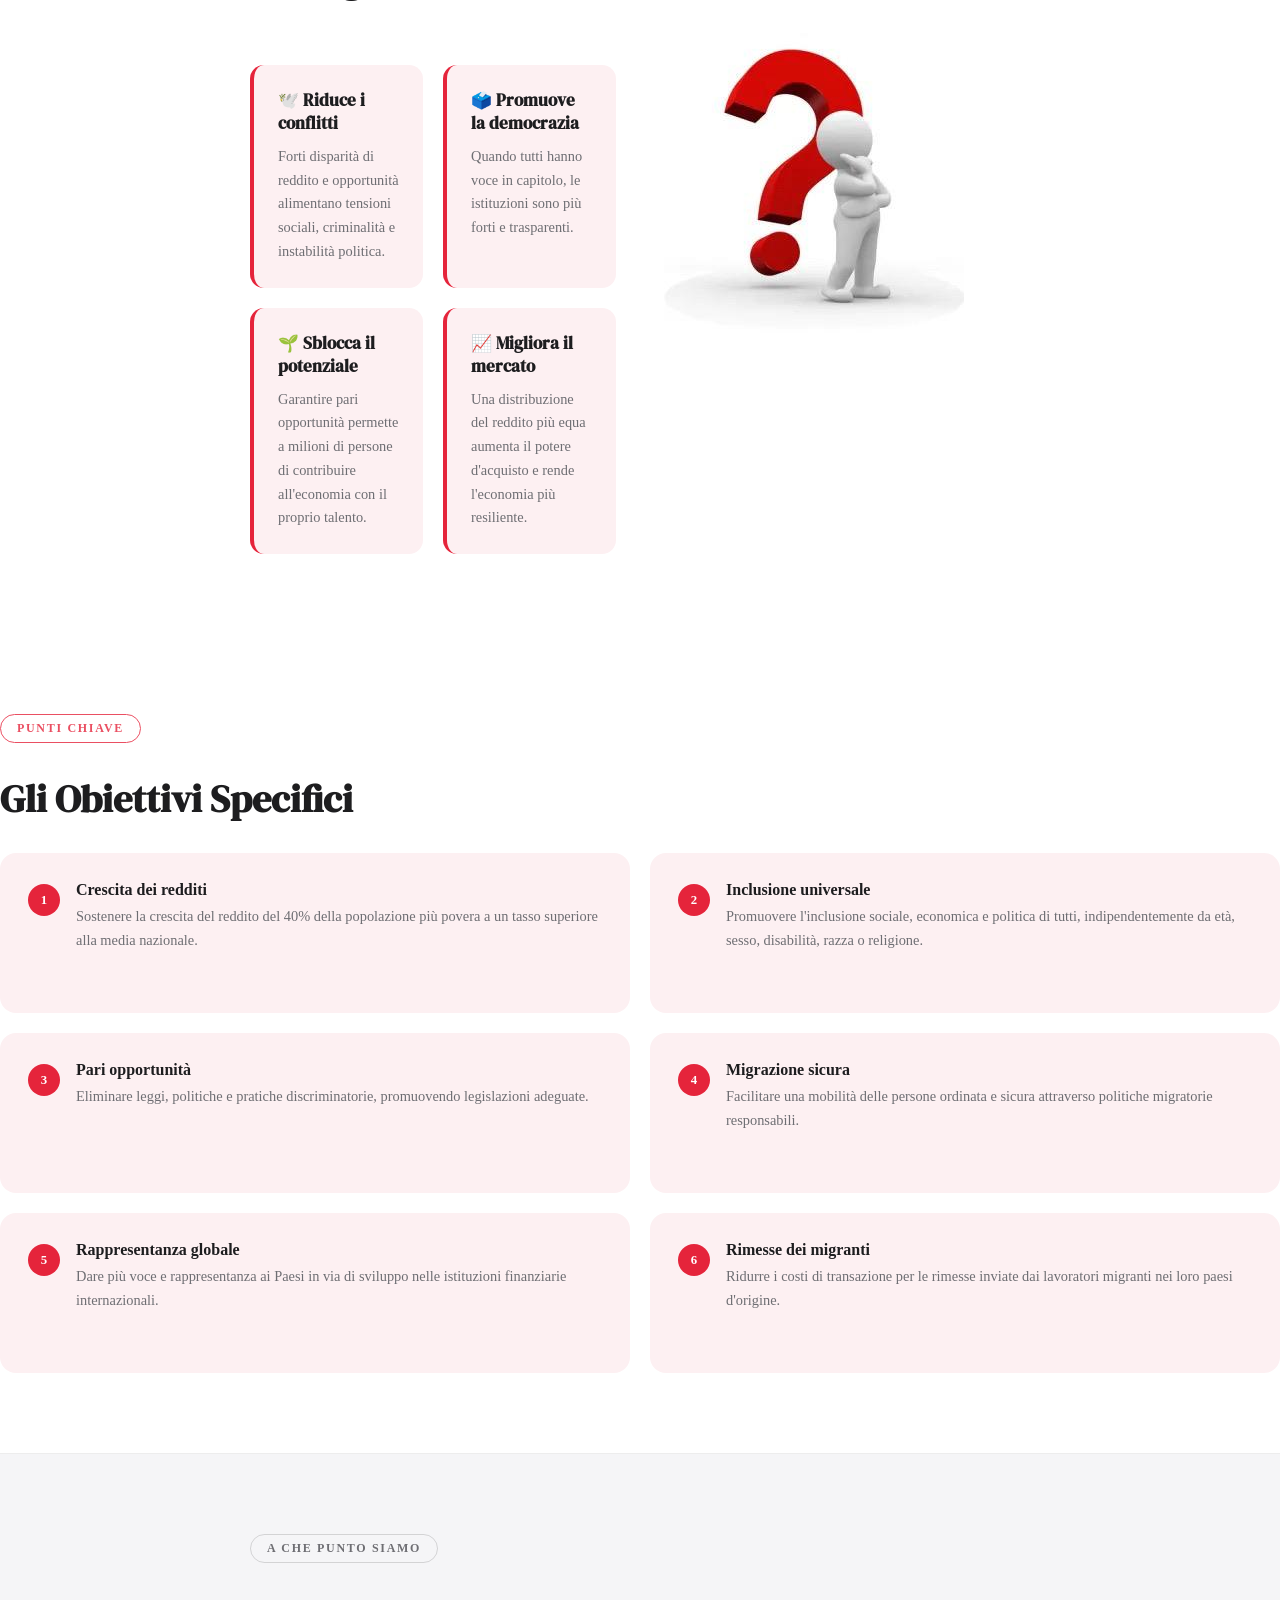
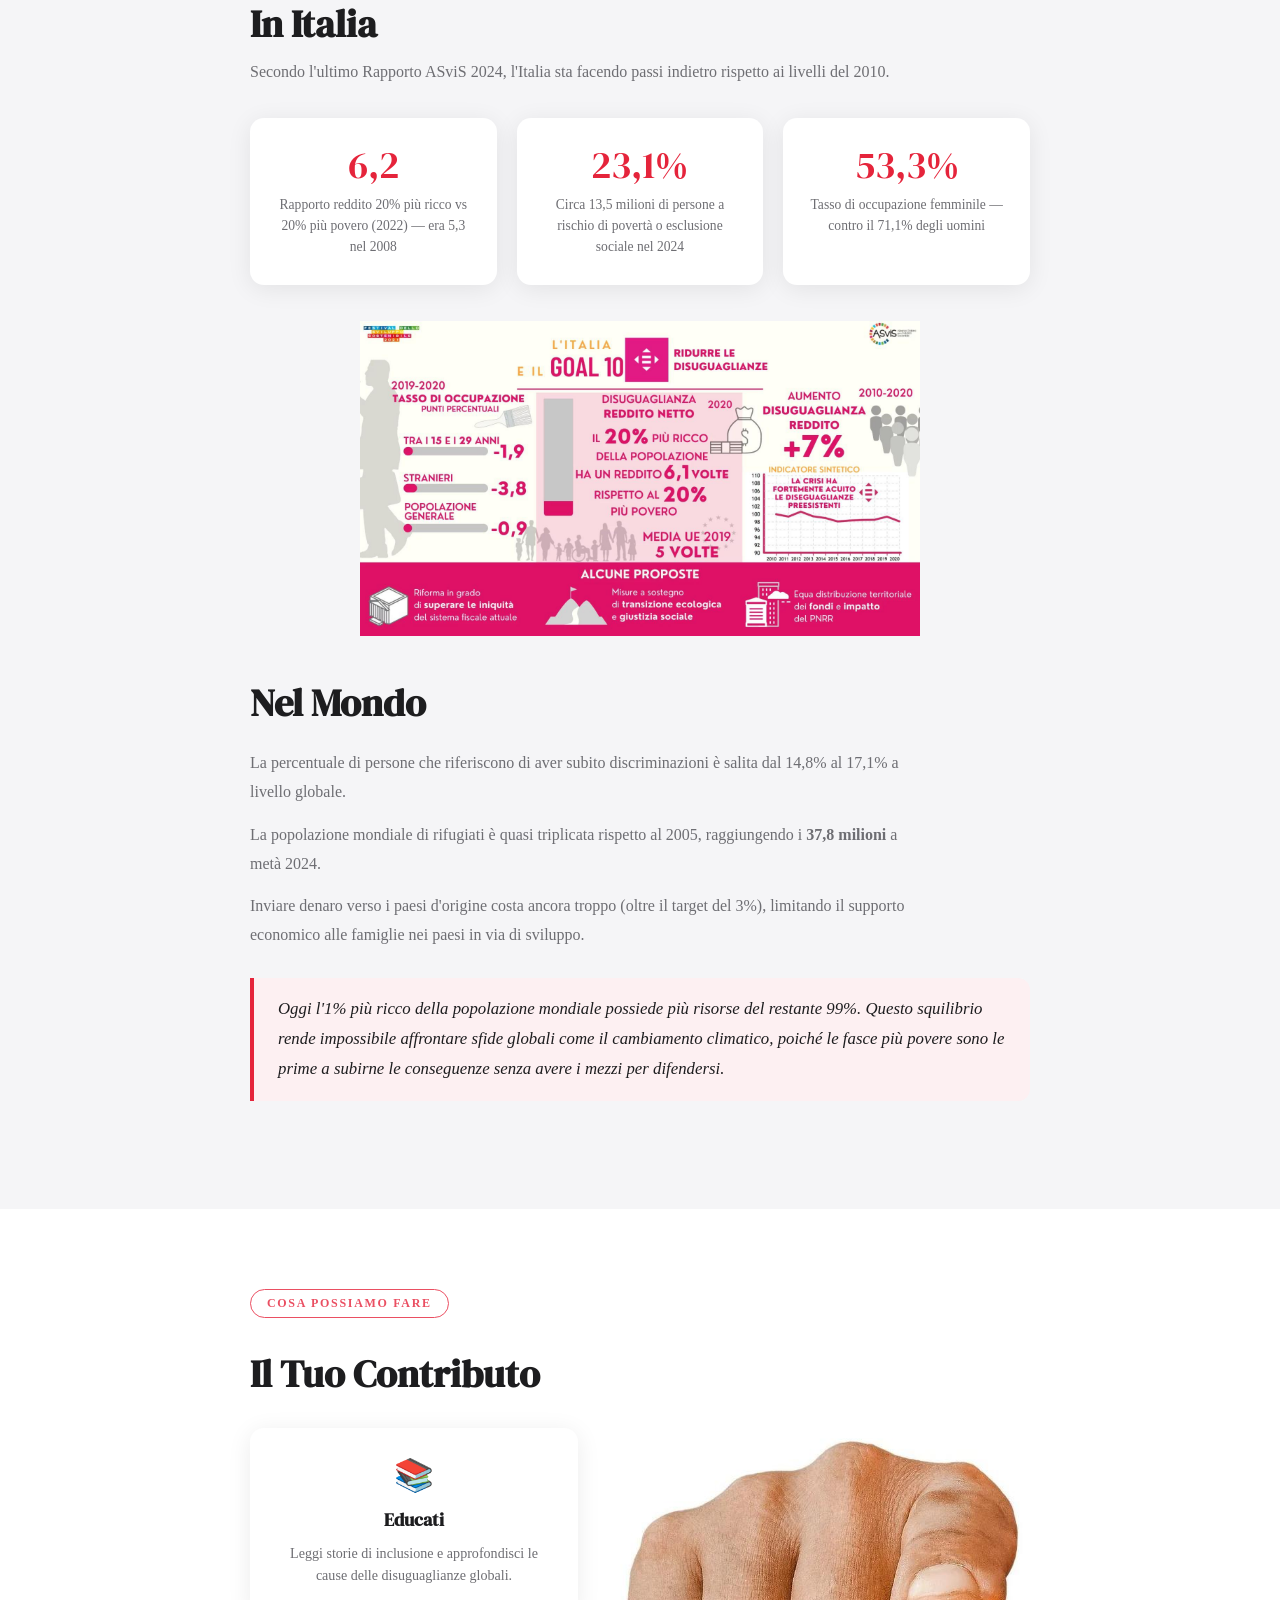
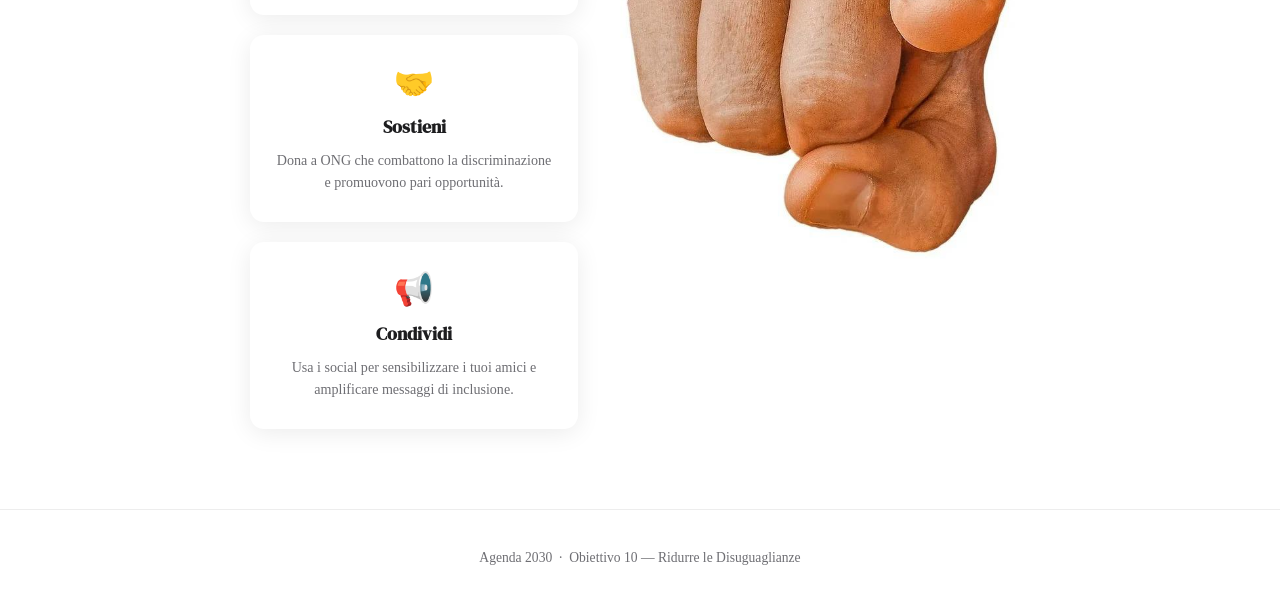
==== commit de88abbe: "image layout change" ====
--- a/Goal10.html
+++ b/Goal10.html
@@ -7,6 +7,8 @@
   <link href="https://fonts.googleapis.com/css2?family=DM+Serif+Display&family=DM+Sans:wght@300;400;500;600&display=swap" rel="stylesheet"/>
   <link rel="stylesheet" href="style.css"/>
   <link rel="stylesheet" href="Goal10.css"/>
+  <link rel="stylesheet" href="styleMobile.css" media="(max-width: 768px)"/>
+  <link rel="stylesheet" href="Goal10Mobile.css" media="(max-width: 768px)"/>
 </head>
 <body>
 
@@ -211,7 +213,7 @@
       </div>
 
       <!---->
-        <img src="pic1goal14.jpeg" alt="Azioni per ridurre le disuguaglianze" class="action-image">
+        <img src="pic4goal14.jpeg" alt="Azioni per ridurre le disuguaglianze" class="action-image">
       </div>
     </section>
   </div>
--- a/style.css
+++ b/style.css
@@ -73,18 +73,22 @@
 ───────────────────────────────────────── */
 .hero {
   padding-top: 56px;
-  height: 110vh;
+  min-height: 110vh;
   display: flex;
   align-items: center;
   justify-content: center;
   overflow: hidden;
   background: var(--white);
+  width: 100vw;
+  margin-left: calc(50% - 50vw);
 }
 
 .hero-img {
-  width: 100%;
-  height: 100%;
-  object-fit: cover;
+  display: block;
+  width: 100vw;
+  max-width: 100vw;
+  height: auto;
+  object-fit: contain;
   object-position: center;
   animation: fadeUp 0.9s ease both;
 }
--- a/styleMobile.css
+++ b/styleMobile.css
@@ -0,0 +1,591 @@
+/* ═══════════════════════════════════════════
+   AGENDA 2030 — Main Stylesheet
+   Used by: Index.html, Goal10.html, Goal14.html
+════════════════════════════════════════════ */
+
+/* ─────────────────────────────────────────
+   VARIABLES & RESET
+───────────────────────────────────────── */
+:root {
+  --white: #ffffff;
+  --off-white: #f5f5f7;
+  --text-primary: #1d1d1f;
+  --text-secondary: #6e6e73;
+  --goal10-color: #e5243b;
+  --goal14-color: #0a97d9;
+  --radius-card: 18px;
+  --shadow-card: 0 4px 24px rgba(0,0,0,0.08);
+  --transition: 0.35s cubic-bezier(0.34, 1.56, 0.64, 1);
+}
+
+*, *::before, *::after {
+  box-sizing: border-box;
+  margin: 0;
+  padding: 0;
+}
+
+body {
+  font-family: "Times New Roman", Times, serif;
+  background: var(--white);
+  color: var(--text-primary);
+  overflow-x: hidden;
+}
+
+/* ─────────────────────────────────────────
+   NAV
+───────────────────────────────────────── */
+nav {
+  position: fixed;
+  top: 0; left: 0; right: 0;
+  z-index: 100;
+  display: flex;
+  align-items: center;
+  justify-content: center;
+  padding: 14px 40px;
+  background: rgba(255,255,255,0.82);
+  backdrop-filter: blur(20px);
+  -webkit-backdrop-filter: blur(20px);
+  border-bottom: 1px solid rgba(0,0,0,0.06);
+}
+
+.nav-logo {
+  display: flex;
+  align-items: center;
+  gap: 8px;
+  font-family: "Times New Roman", Times, serif;
+  font-size: 1.1rem;
+  letter-spacing: 0.1em;
+  color: var(--text-primary);
+  text-transform: uppercase;
+  text-decoration: none;
+}
+
+.nav-logo span { color: var(--goal10-color); }
+
+/* ── SWAP: change src in HTML to your logo icon image ── */
+.nav-icon {
+  height: 28px;
+  width: auto;
+}
+
+/* ─────────────────────────────────────────
+   HERO
+───────────────────────────────────────── */
+.hero {
+  padding-top: 56px;
+  min-height: 110vh;
+  display: flex;
+  align-items: center;
+  justify-content: center;
+  overflow: hidden;
+  background: var(--white);
+  width: 100vw;
+  margin-left: calc(50% - 50vw);
+}
+
+.hero-img {
+  display: block;
+  width: 100vw;
+  max-width: 100vw;
+  height: auto;
+  max-height: 80vh;
+  object-fit: contain;
+  object-position: center;
+  animation: fadeUp 0.9s ease both;
+}
+
+.hero-headline {
+  text-align: center;
+  animation: fadeUp 0.9s 0.15s ease both;
+}
+
+.hero-headline h1 {
+  font-family: "Times New Roman", Times, serif;
+  font-size: clamp(2.8rem, 7vw, 5.5rem);
+  line-height: 1.05;
+  letter-spacing: -0.02em;
+  color: var(--text-primary);
+}
+
+.hero-headline h1 .accent { color: var(--goal10-color); }
+
+.hero-sub {
+  margin-top: 14px;
+  font-size: 1.05rem;
+  color: var(--text-secondary);
+  font-weight: 300;
+}
+
+/* ─────────────────────────────────────────
+   SECTION LABEL (reusable pill tag)
+───────────────────────────────────────── */
+.section-label {
+  display: inline-block;
+  font-size: 0.75rem;
+  font-weight: 600;
+  letter-spacing: 0.14em;
+  text-transform: uppercase;
+  color: var(--text-secondary);
+  padding: 6px 16px;
+  border: 1px solid rgba(0,0,0,0.14);
+  border-radius: 99px;
+  margin-bottom: 20px;
+}
+
+/* ─────────────────────────────────────────
+   WHAT IS AGENDA 2030
+───────────────────────────────────────── */
+.what-section {
+  background: var(--off-white);
+  padding: 100px 24px;
+}
+
+.what-inner {
+  max-width: 1000px;
+  margin: 0 auto;
+  display: grid;
+  grid-template-columns: 1fr;
+  gap: 40px;
+  align-items: center;
+}
+
+.what-text h2 {
+  font-family: "Times New Roman", Times, serif;
+  font-size: clamp(1.8rem, 3.5vw, 2.6rem);
+  line-height: 1.15;
+  margin-bottom: 20px;
+}
+
+.what-text p {
+  font-size: 1rem;
+  line-height: 1.8;
+  color: var(--text-secondary);
+  font-weight: 300;
+}
+
+.goals-img {
+  width: 100%;
+  height: auto;
+  border-radius: 14px;
+  box-shadow: var(--shadow-card);
+  display: block;
+}
+/* ─────────────────────────────────────────
+   OUR FOCUS
+───────────────────────────────────────── */
+.focus-section {
+  padding: 100px 24px 120px;
+  max-width: 960px;
+  margin: 0 auto;
+  text-align: center;
+}
+
+.focus-section h2 {
+  font-family: "Times New Roman", Times, serif;
+  font-size: clamp(1.8rem, 4vw, 2.8rem);
+  line-height: 1.2;
+  margin-bottom: 12px;
+}
+
+.focus-section .sub {
+  color: var(--text-secondary);
+  font-size: 1rem;
+  font-weight: 300;
+  margin-bottom: 56px;
+}
+
+.focus-grid {
+  display: grid;
+  grid-template-columns: 1fr;
+  gap: 20px;
+}
+
+/* Goal cards */
+.goal-card {
+  position: relative;
+  border-radius: var(--radius-card);
+  overflow: hidden;
+  cursor: pointer;
+  transition: transform var(--transition), box-shadow var(--transition);
+  box-shadow: var(--shadow-card);
+}
+
+.goal-card:hover {
+  transform: scale(1.04) translateY(-6px);
+  box-shadow: 0 24px 60px rgba(0,0,0,0.16);
+}
+
+.goal-card:active {
+  transform: scale(0.97);
+  transition: transform 0.1s ease;
+}
+
+.card-img {
+  width: 100%;
+  height: 100%;
+  object-fit: cover;
+  display: block;
+}
+
+.card-overlay {
+  position: absolute;
+  inset: 0;
+  background: rgba(0, 0, 0, 0.35);
+  padding: 28px;
+  display: flex;
+  flex-direction: column;
+  justify-content: space-between;
+  color: white;
+}
+
+.card-10 { background: var(--goal10-color); }
+.card-14 { background: var(--goal14-color); }
+
+.goal-number {
+  font-family: "Times New Roman", Times, serif;
+  font-size: 3.8rem;
+  line-height: 1;
+}
+
+.goal-icon {
+  font-size: 2.4rem;
+  margin-top: 6px;
+}
+
+.goal-name {
+  font-size: 0.95rem;
+  font-weight: 600;
+  letter-spacing: 0.06em;
+  text-transform: uppercase;
+  opacity: 0.88;
+  margin-top: 12px;
+}
+
+/* Plus button */
+.plus-btn {
+  position: absolute;
+  bottom: 16px;
+  right: 16px;
+  width: 40px;
+  height: 40px;
+  background: rgba(0,0,0,0.25);
+  border: none;
+  border-radius: 50%;
+  color: white;
+  font-size: 1.5rem;
+  line-height: 1;
+  cursor: pointer;
+  display: flex;
+  align-items: center;
+  justify-content: center;
+  transition: background 0.2s, transform 0.2s;
+}
+
+.plus-btn:hover {
+  background: rgba(0,0,0,0.48);
+  transform: scale(1.12);
+}
+
+/* ─────────────────────────────────────────
+   MODAL
+───────────────────────────────────────── */
+.overlay {
+  display: none;
+  position: fixed;
+  inset: 0;
+  z-index: 200;
+  background: rgba(0,0,0,0.36);
+  backdrop-filter: blur(10px);
+  -webkit-backdrop-filter: blur(10px);
+  align-items: center;
+  justify-content: center;
+}
+
+.overlay.active {
+  display: flex;
+  animation: overlayIn 0.22s ease both;
+}
+
+.modal {
+  background: rgba(255,255,255,0.98);
+  border-radius: 20px;
+  box-shadow: 0 40px 100px rgba(0,0,0,0.24), 0 0 0 1px rgba(0,0,0,0.05);
+  width: 540px;
+  min-width: 300px;
+  min-height: 260px;
+  max-width: 90vw;
+  max-height: 85vh;
+  display: flex;
+  flex-direction: column;
+  overflow: hidden;
+  resize: both;
+  position: relative;
+  animation: modalIn 0.3s cubic-bezier(0.34, 1.36, 0.64, 1) both;
+}
+
+.modal-header {
+  padding: 24px 24px 18px;
+  border-bottom: 1px solid rgba(0,0,0,0.07);
+  display: flex;
+  align-items: flex-start;
+  justify-content: space-between;
+  gap: 16px;
+  flex-shrink: 0;
+}
+
+.modal-meta { flex: 1; }
+
+.modal-tag {
+  font-size: 0.72rem;
+  font-weight: 600;
+  letter-spacing: 0.13em;
+  text-transform: uppercase;
+  margin-bottom: 6px;
+}
+
+.modal-title {
+  font-family: "Times New Roman", Times, serif;
+  font-size: 1.7rem;
+  line-height: 1.2;
+  color: var(--text-primary);
+}
+
+.modal-close {
+  width: 32px;
+  height: 32px;
+  border-radius: 50%;
+  background: #1d1d1f;
+  border: none;
+  color: white;
+  font-size: 0.95rem;
+  cursor: pointer;
+  display: flex;
+  align-items: center;
+  justify-content: center;
+  flex-shrink: 0;
+  transition: background 0.2s;
+}
+
+.modal-close:hover { background: #555; }
+
+.modal-body {
+  padding: 24px;
+  overflow-y: auto;
+  flex: 1;
+}
+
+.modal-body p {
+  font-size: 0.97rem;
+  line-height: 1.78;
+  color: var(--text-secondary);
+  font-weight: 300;
+  margin-bottom: 14px;
+}
+
+.modal-body p:last-child { margin-bottom: 0; }
+
+.modal-link {
+  display: inline-flex;
+  align-items: center;
+  gap: 6px;
+  margin-top: 10px;
+  font-size: 0.92rem;
+  font-weight: 500;
+  text-decoration: none;
+  transition: gap 0.2s;
+}
+
+.modal-link:hover { gap: 10px; }
+
+.resize-hint {
+  position: absolute;
+  bottom: 5px;
+  right: 8px;
+  font-size: 0.62rem;
+  color: #ccc;
+  pointer-events: none;
+  letter-spacing: 0.04em;
+  user-select: none;
+}
+
+/* ─────────────────────────────────────────
+   FOOTER
+───────────────────────────────────────── */
+footer {
+  text-align: center;
+  padding: 40px 24px;
+  border-top: 1px solid rgba(0,0,0,0.07);
+  color: var(--text-secondary);
+  font-size: 0.85rem;
+  font-weight: 300;
+}
+
+/* ─────────────────────────────────────────
+   ANIMATIONS
+───────────────────────────────────────── */
+@keyframes fadeUp {
+  from { opacity: 0; transform: translateY(28px); }
+  to   { opacity: 1; transform: translateY(0); }
+}
+
+@keyframes overlayIn {
+  from { opacity: 0; }
+  to   { opacity: 1; }
+}
+
+@keyframes modalIn {
+  from { opacity: 0; transform: scale(0.88) translateY(16px); }
+  to   { opacity: 1; transform: scale(1) translateY(0); }
+}
+
+/* ─────────────────────────────────────────
+   RESPONSIVE
+───────────────────────────────────────── */
+@media (max-width: 680px) {
+  .what-inner { grid-template-columns: 1fr; gap: 40px; }
+  .focus-grid { grid-template-columns: 1fr; }
+  .hero-img   { width: 240px; height: 240px; }
+}
+
+/* ═══════════════════════════════════════════
+   MOBILE RESPONSIVE — Main Stylesheet
+   Breakpoints: 768px (tablet), 480px (phone)
+════════════════════════════════════════════ */
+
+/* ── TABLET (≤768px) ── */
+@media (max-width: 768px) {
+  nav {
+    padding: 12px 20px;
+  }
+
+  .hero {
+    padding-top: 56px;
+    height: auto;
+    min-height: 60vw;
+  }
+
+  .what-section {
+    padding: 72px 20px;
+  }
+
+  .what-inner {
+    grid-template-columns: 1fr;
+    gap: 36px;
+  }
+
+  .goals-img {
+    width: 100%;
+  }
+
+  .focus-section {
+    padding: 72px 20px 96px;
+  }
+
+  .focus-grid {
+    gap: 16px;
+  }
+
+  /* Modal: full-width on tablet */
+  .modal {
+    width: 92vw !important;
+    max-height: 88vh;
+    resize: none;
+  }
+}
+
+/* ── PHONE (≤480px) ── */
+@media (max-width: 480px) {
+  nav {
+    padding: 10px 16px;
+  }
+
+  .nav-icon {
+    height: 24px;
+  }
+
+  .hero {
+    height: auto;
+    min-height: 50vw;
+  }
+
+  .what-section {
+    padding: 56px 16px;
+  }
+
+  .what-text h2 {
+    font-size: 1.7rem;
+  }
+
+  .what-text p {
+    font-size: 0.95rem;
+  }
+
+  .goals-img {
+    width: 100%;
+    border-radius: 10px;
+  }
+
+  .focus-section {
+    padding: 56px 16px 72px;
+  }
+
+  .focus-section h2 {
+    font-size: 1.6rem;
+  }
+
+  .focus-section .sub {
+    font-size: 0.95rem;
+    margin-bottom: 36px;
+  }
+
+  .focus-grid {
+    grid-template-columns: 1fr;
+    gap: 14px;
+  }
+
+  /* Make goal cards taller on single-column */
+  .goal-card {
+    min-height: 200px;
+  }
+
+  .plus-btn {
+    width: 44px;
+    height: 44px;
+    font-size: 1.6rem;
+    bottom: 12px;
+    right: 12px;
+  }
+
+  /* Modal: nearly full-screen on phone */
+  .modal {
+    width: 96vw !important;
+    max-height: 92vh;
+    border-radius: 14px;
+    resize: none;
+  }
+
+  .modal-header {
+    padding: 18px 18px 14px;
+  }
+
+  .modal-title {
+    font-size: 1.35rem;
+  }
+
+  .modal-body {
+    padding: 18px;
+  }
+
+  .modal-body p {
+    font-size: 0.93rem;
+  }
+
+  .resize-hint {
+    display: none;
+  }
+
+  footer {
+    padding: 28px 16px;
+    font-size: 0.8rem;
+  }
+}
--- a/Goal10Mobile.css
+++ b/Goal10Mobile.css
@@ -0,0 +1,649 @@
+﻿/* ── PAGE VARIABLES ── */
+:root {
+  --goal-color: #e5243b;
+  --goal-light: #fdf0f2;
+}
+
+/* ── NAV BACK LINK ── */
+.nav-back {
+  display: flex;
+  align-items: center;
+  gap: 6px;
+  font-size: 0.85rem;
+  font-weight: 500;
+  color: var(--text-secondary);
+  text-decoration: none;
+  transition: color 0.2s;
+}
+.nav-back:hover { color: var(--goal-color); }
+
+/* ── HERO ── */
+.goal-hero {
+  padding-top: 80px;
+  min-height: 80vh;
+  display: flex;
+  flex-direction: column;
+  align-items: center;
+  justify-content: flex-end;
+  position: relative;
+  overflow: hidden;
+  background: #1a0508;
+}
+
+.goal-hero-bg {
+  position: absolute;
+  inset: 0;
+  background: linear-gradient(160deg, #e5243b 0%, #7a0e1c 60%, #1a0508 100%);
+  opacity: 0.92;
+}
+
+.goal-hero-content {
+  position: relative;
+  z-index: 2;
+  max-width: 860px;
+  width: 100%;
+  padding: 0 40px 80px;
+}
+
+.goal-badge {
+  display: inline-flex;
+  align-items: center;
+  gap: 10px;
+  background: rgba(255,255,255,0.15);
+  border: 1px solid rgba(255,255,255,0.25);
+  border-radius: 99px;
+  padding: 6px 16px 6px 8px;
+  margin-bottom: 28px;
+}
+
+.goal-badge-num {
+  width: 28px;
+  height: 28px;
+  background: white;
+  color: var(--goal-color);
+  border-radius: 50%;
+  font-size: 0.85rem;
+  font-weight: 700;
+  display: flex;
+  align-items: center;
+  justify-content: center;
+}
+
+.goal-badge span {
+  color: rgba(255,255,255,0.9);
+  font-size: 0.78rem;
+  font-weight: 600;
+  letter-spacing: 0.1em;
+  text-transform: uppercase;
+}
+
+.goal-hero-content h1 {
+  font-family: 'DM Serif Display', serif;
+  font-size: clamp(2.4rem, 6vw, 4.8rem);
+  line-height: 1.05;
+  color: white;
+  margin-bottom: px;
+}
+
+.goal-hero-content .subtitle {
+  font-size: clamp(1rem, 2vw, 1.25rem);
+  color: rgba(255,255,255,0.75);
+  font-weight: 300;
+  font-style: italic;
+  max-width: 600px;
+}
+
+/* ── PAGE WRAPPER ── */
+.page-content {
+  max-width: 860px;
+  margin: 0 auto;
+  padding: 0 40px;
+}
+
+.intro-grid {
+  display: grid;
+  grid-template-columns: 1fr;
+  gap: 32px;
+  align-items: center;
+  margin-top: 28px;
+}
+
+.goal-image {
+  width: 100%;
+  height: auto;
+  border-radius: 16px;
+  display: block;
+}
+
+.stats-inner h2 {
+  font-family: 'DM Serif Display', serif;
+  font-size: clamp(1.7rem, 3.5vw, 2.4rem);
+  margin: 14px 0 8px;
+}
+
+.stats-description {
+  font-size: 1rem;
+  color: var(--text-secondary);
+  font-weight: 300;
+  line-height: 1.7;
+  margin-bottom: 0;
+}
+
+.world-text h2 {
+  font-family: 'DM Serif Display', serif;
+  font-size: clamp(1.7rem, 3.5vw, 2.4rem);
+  margin-bottom: 20px;
+}
+
+
+/* ── SECTIONS ── */
+.content-section {
+  padding: 80px 0;
+  border-bottom: 1px solid rgba(0,0,0,0.07);
+}
+
+.content-section:last-child { border-bottom: none; }
+
+.content-section .section-label {
+  color: var(--goal-color);
+  border-color: var(--goal-color);
+  opacity: 0.8;
+}
+
+.content-section h2 {
+  font-family: 'DM Serif Display', serif;
+  font-size: clamp(1.7rem, 3.5vw, 2.4rem);
+  line-height: 1.15;
+  margin: 14px 0 24px;
+  color: var(--text-primary);
+}
+
+.intro-par {
+  font-size: 600px;
+}
+
+.content-section p {
+  font-size: 1rem;
+  line-height: 1.8;
+  color: var(--text-secondary);
+  font-weight: 300;
+  max-width: 680px;
+}
+
+/* ── IMAGE PLACEHOLDER ── */
+.img-placeholder {
+  width: 100%;
+  aspect-ratio: 16/7;
+  background: var(--goal-light);
+  border: 2px dashed rgba(229,36,59,0.25);
+  border-radius: 16px;
+  display: flex;
+  flex-direction: column;
+  align-items: center;
+  justify-content: center;
+  gap: 10px;
+  margin: 36px 0;
+  color: var(--goal-color);
+  opacity: 0.7;
+}
+
+.img-placeholder .placeholder-icon { font-size: 2rem; }
+.img-placeholder p {
+  font-size: 0.85rem;
+  font-weight: 500;
+  color: var(--goal-color);
+  letter-spacing: 0.06em;
+  text-transform: uppercase;
+  max-width: none;
+}
+
+/* ── TWO-COL LAYOUT ── */
+.two-col {
+  display: grid;
+  grid-template-columns: 1fr;
+  gap: 32px;
+  align-items: start;
+  margin-top: 32px;
+}
+
+/* ── WHY CARDS ── */
+.why-grid {
+  display: grid;
+  grid-template-columns: 1fr;
+  gap: 16px;
+  margin-top: 32px;
+}
+
+.why-card {
+  background: var(--goal-light);
+  border-radius: 14px;
+  padding: 24px;
+  border-left: 4px solid var(--goal-color);
+}
+
+.why-card h3 {
+  font-family: 'DM Serif Display', serif;
+  font-size: 1.05rem;
+  margin-bottom: 10px;
+  color: var(--text-primary);
+}
+
+.why-card p {
+  font-size: 0.9rem;
+  line-height: 1.65;
+  color: var(--text-secondary);
+  font-weight: 300;
+}
+
+/* ── KEY POINTS ── */
+.key-list {
+  list-style: none;
+  margin-top: 32px;
+  display: flex;
+  flex-direction: column;
+  gap: 16px;
+}
+
+.key-list li {
+  display: flex;
+  gap: 16px;
+  align-items: flex-start;
+  padding: 16px 0;
+  border-bottom: 1px solid rgba(0,0,0,0.06);
+}
+
+.key-num {
+  width: 32px;
+  height: 32px;
+  min-width: 32px;
+  background: var(--goal-color);
+  color: white;
+  border-radius: 50%;
+  font-size: 0.8rem;
+  font-weight: 700;
+  display: flex;
+  align-items: center;
+  justify-content: center;
+  flex-shrink: 0;
+  margin-top: 3px;
+}
+
+.key-list li div strong {
+  display: block;
+  font-size: 0.95rem;
+  font-weight: 600;
+  color: var(--text-primary);
+  margin-bottom: 4px;
+}
+
+.key-list li div span {
+  font-size: 0.9rem;
+  color: var(--text-secondary);
+  font-weight: 300;
+  line-height: 1.65;
+}
+
+/* ── STATS ── */
+.stats-section {
+  background: var(--off-white);
+  padding: 80px 0;
+}
+
+.stats-inner {
+  max-width: 860px;
+  margin: 0 auto;
+  padding: 0 40px;
+}
+
+.stats-grid {
+  display: grid;
+  grid-template-columns: repeat(3, 1fr);
+  gap: 20px;
+  margin-top: 32px;
+}
+
+.stat-card {
+  background: white;
+  border-radius: 14px;
+  padding: 28px 24px;
+  box-shadow: var(--shadow-card);
+  text-align: center;
+}
+
+.stat-num {
+  font-family: 'DM Serif Display', serif;
+  font-size: 2.4rem;
+  color: var(--goal-color);
+  line-height: 1;
+  margin-bottom: 10px;
+}
+
+.stat-label {
+  font-size: 0.85rem;
+  color: var(--text-secondary);
+  font-weight: 300;
+  line-height: 1.55;
+}
+
+.world-text {
+  margin-top: 40px;
+}
+
+.world-text p {
+  font-size: 1rem;
+  line-height: 1.8;
+  color: var(--text-secondary);
+  font-weight: 300;
+  margin-bottom: 14px;
+  max-width: 680px;
+}
+
+.highlight-quote {
+  border-left: 4px solid var(--goal-color);
+  padding: 16px 24px;
+  margin: 28px 0;
+  background: var(--goal-light);
+  border-radius: 0 12px 12px 0;
+}
+
+.highlight-quote p {
+  font-size: 1.05rem;
+  font-style: italic;
+  color: var(--text-primary);
+  font-weight: 400;
+  margin: 0;
+  max-width: none;
+}
+
+.goal-inline-image {
+  width: 100%;
+  max-width: 560px;
+  height: auto;
+  display: block;
+  margin: 36px auto 0;
+  border-radius: 0;
+}
+
+.key-grid {
+  display: grid;
+  grid-template-columns: 1fr 1fr;
+  gap: 20px;
+  margin-top: 32px;
+}
+
+.key-card {
+  background: var(--goal-light);
+  border-radius: 16px;
+  padding: 28px;
+  display: flex;
+  gap: 16px;
+  align-items: flex-start;
+  min-height: 160px;
+}
+
+.key-card strong {
+  display: block;
+  font-size: 1rem;
+  font-weight: 600;
+  color: var(--text-primary);
+  margin-bottom: 6px;
+}
+
+.key-card span {
+  font-size: 0.9rem;
+  color: var(--text-secondary);
+  font-weight: 300;
+  line-height: 1.65;
+}
+
+/* ── ACTION CARDS ── */
+.action-layout {
+  display: grid;
+  grid-template-columns: minmax(0, 1fr) minmax(280px, 420px);
+  gap: 32px;
+  align-items: start;
+  margin-top: 32px;
+}
+
+.action-grid {
+  display: grid;
+  grid-template-columns: 1fr;
+  gap: 20px;
+}
+
+.action-card {
+  background: white;
+  border-radius: 14px;
+  padding: 28px 24px;
+  box-shadow: var(--shadow-card);
+  text-align: center;
+  transition: transform 0.3s ease, box-shadow 0.3s ease;
+}
+
+.action-card:hover {
+  transform: translateY(-4px);
+  box-shadow: 0 16px 40px rgba(0,0,0,0.12);
+}
+
+.action-icon {
+  font-size: 2rem;
+  margin-bottom: 14px;
+  display: block;
+}
+
+.action-card h3 {
+  font-family: 'DM Serif Display', serif;
+  font-size: 1.1rem;
+  margin-bottom: 10px;
+  color: var(--text-primary);
+}
+
+.action-card p {
+  font-size: 0.88rem;
+  color: var(--text-secondary);
+  font-weight: 300;
+  line-height: 1.6;
+  max-width: none;
+}
+
+.action-image {
+  width: 100%;
+  height: auto;
+  max-height: 520px;
+  object-fit: contain;
+  border-radius: 0;
+  display: block;
+}
+
+/* ── FOOTER ── */
+.goal-footer {
+  text-align: center;
+  padding: 40px 24px;
+  border-top: 1px solid rgba(0,0,0,0.07);
+  color: var(--text-secondary);
+  font-size: 0.85rem;
+  font-weight: 300;
+}
+
+/* ── RESPONSIVE ── */
+@media (max-width: 680px) {
+  .page-content { padding: 0 20px; }
+  .stats-inner  { padding: 0 20px; }
+  .two-col      { grid-template-columns: 1fr; }
+  .why-grid     { grid-template-columns: 1fr; }
+  .key-grid     { grid-template-columns: 1fr; }
+  .stats-grid   { grid-template-columns: 1fr 1fr; }
+  .action-layout { grid-template-columns: 1fr; }
+}
+
+/* ═══════════════════════════════════════════
+   MOBILE RESPONSIVE — Goal10.css
+   Breakpoints: 768px (tablet), 480px (phone)
+════════════════════════════════════════════ */
+
+/* ── TABLET (≤768px) ── */
+@media (max-width: 768px) {
+  .goal-hero {
+    padding-top: 64px;
+    min-height: 65vh;
+  }
+
+  .goal-hero-content {
+    padding: 0 24px 56px;
+  }
+
+  .page-content {
+    padding: 0 24px;
+  }
+
+  .stats-inner {
+    padding: 0 24px;
+  }
+
+  .content-section {
+    padding: 56px 0;
+  }
+
+  .stats-section {
+    padding: 56px 0;
+  }
+
+  /* Intro grid: stack on tablet */
+  .intro-grid {
+    grid-template-columns: 1fr;
+    gap: 28px;
+  }
+
+  .goal-image {
+    max-width: 100%;
+    border-radius: 12px;
+  }
+
+  .two-col {
+    grid-template-columns: 1fr;
+    gap: 32px;
+  }
+
+  /* Hide the second column image on tablet — it shows in two-col */
+  .two-col > img {
+    max-width: 100%;
+    border-radius: 12px;
+  }
+
+  .why-grid {
+    grid-template-columns: 1fr 1fr;
+  }
+
+  .key-grid {
+    grid-template-columns: 1fr;
+  }
+
+  .stats-grid {
+    grid-template-columns: 1fr 1fr;
+  }
+
+  .action-layout {
+    grid-template-columns: 1fr;
+  }
+
+  .action-image {
+    max-height: 320px;
+    object-fit: cover;
+    width: 100%;
+  }
+
+  .goal-inline-image {
+    max-width: 100%;
+  }
+}
+
+/* ── PHONE (≤480px) ── */
+@media (max-width: 480px) {
+  .goal-hero {
+    padding-top: 56px;
+    min-height: 55vh;
+  }
+
+  .goal-hero-content {
+    padding: 0 16px 40px;
+  }
+
+  .page-content {
+    padding: 0 16px;
+  }
+
+  .stats-inner {
+    padding: 0 16px;
+  }
+
+  .content-section {
+    padding: 40px 0;
+  }
+
+  .stats-section {
+    padding: 40px 0;
+  }
+
+  .intro-grid {
+    gap: 20px;
+  }
+
+  .stats-grid {
+    grid-template-columns: 1fr;
+  }
+
+  .why-grid {
+    grid-template-columns: 1fr;
+  }
+
+  .why-card {
+    padding: 18px;
+  }
+
+  .key-card {
+    padding: 20px;
+    min-height: unset;
+  }
+
+  .stat-card {
+    padding: 22px 18px;
+  }
+
+  .stat-num {
+    font-size: 2rem;
+  }
+
+  .content-section h2,
+  .world-text h2,
+  .stats-inner h2 {
+    font-size: 1.5rem;
+  }
+
+  .content-section p,
+  .world-text p,
+  .stats-description {
+    font-size: 0.95rem;
+    max-width: 100%;
+  }
+
+  .highlight-quote {
+    padding: 12px 16px;
+  }
+
+  .highlight-quote p {
+    font-size: 0.95rem;
+  }
+
+  .action-card {
+    padding: 22px 18px;
+  }
+
+  .action-image {
+    max-height: 240px;
+  }
+
+  .goal-footer {
+    padding: 28px 16px;
+    font-size: 0.8rem;
+  }
+}
